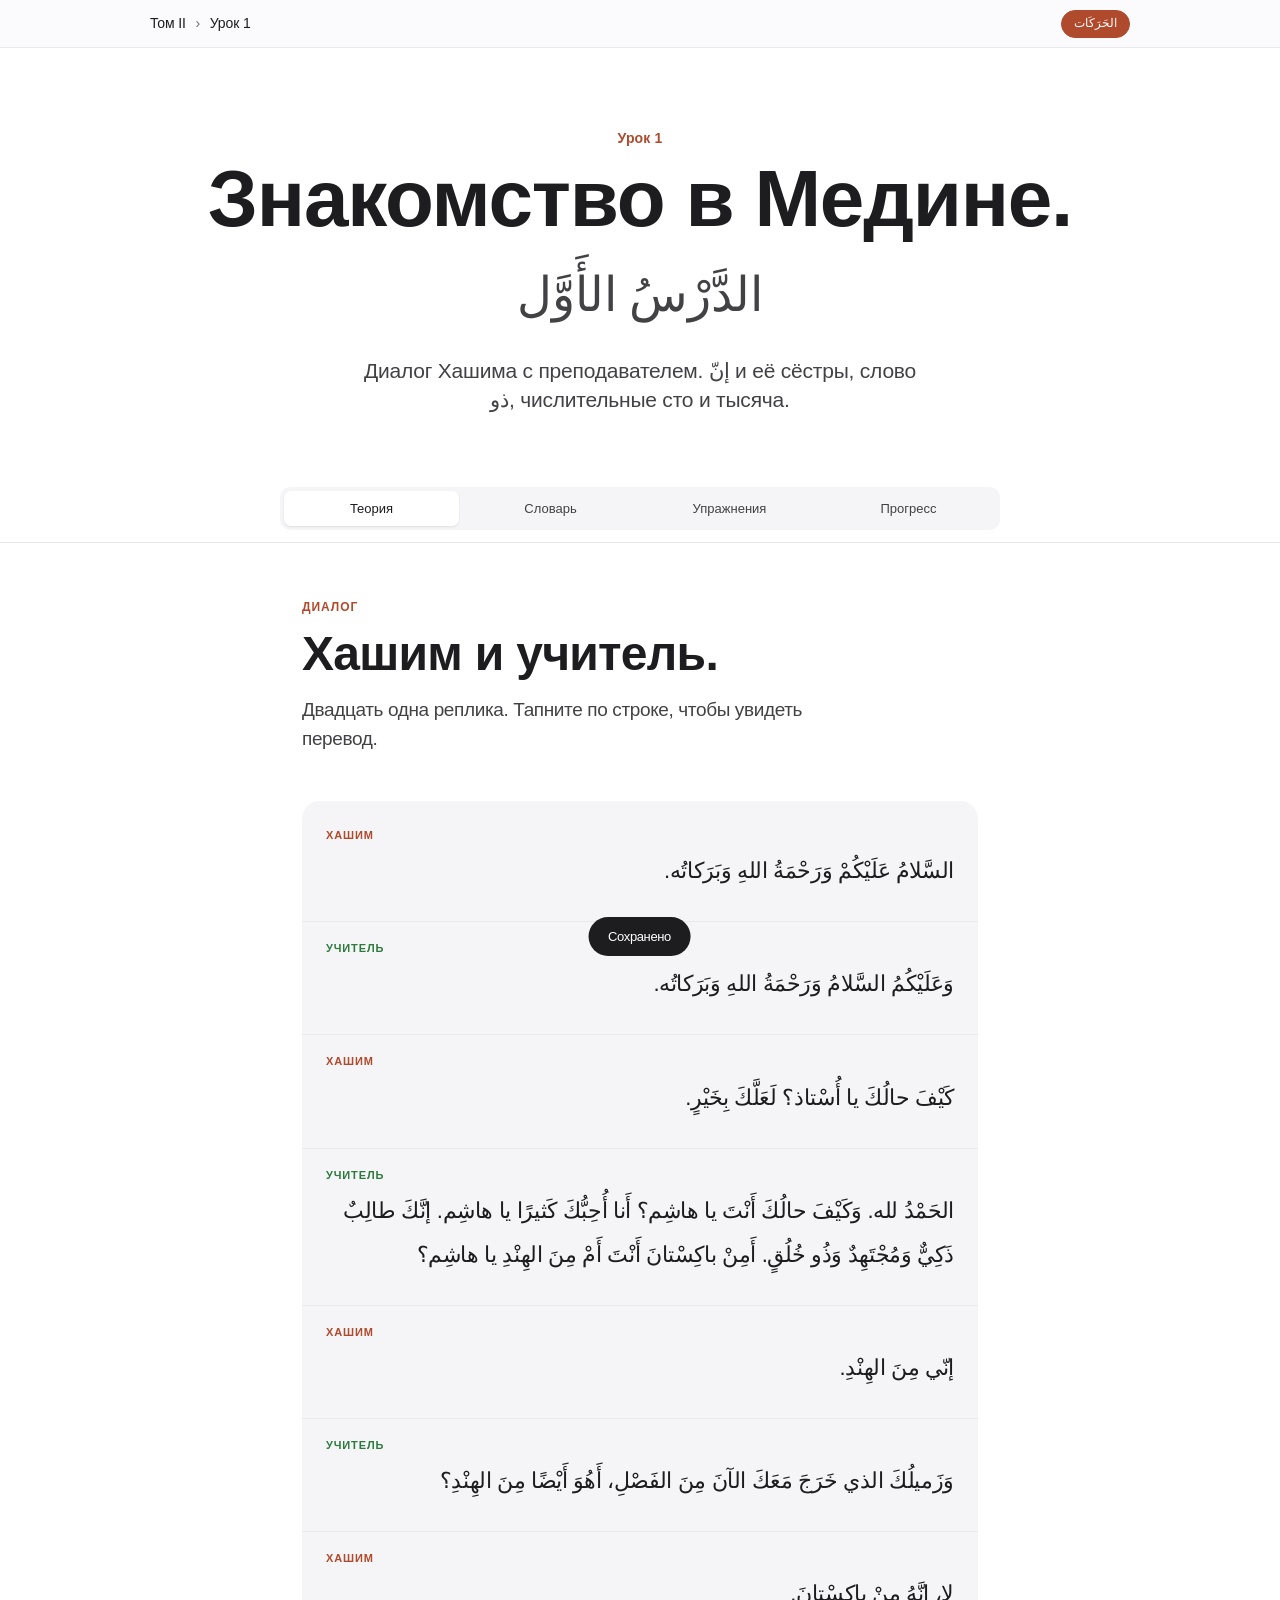
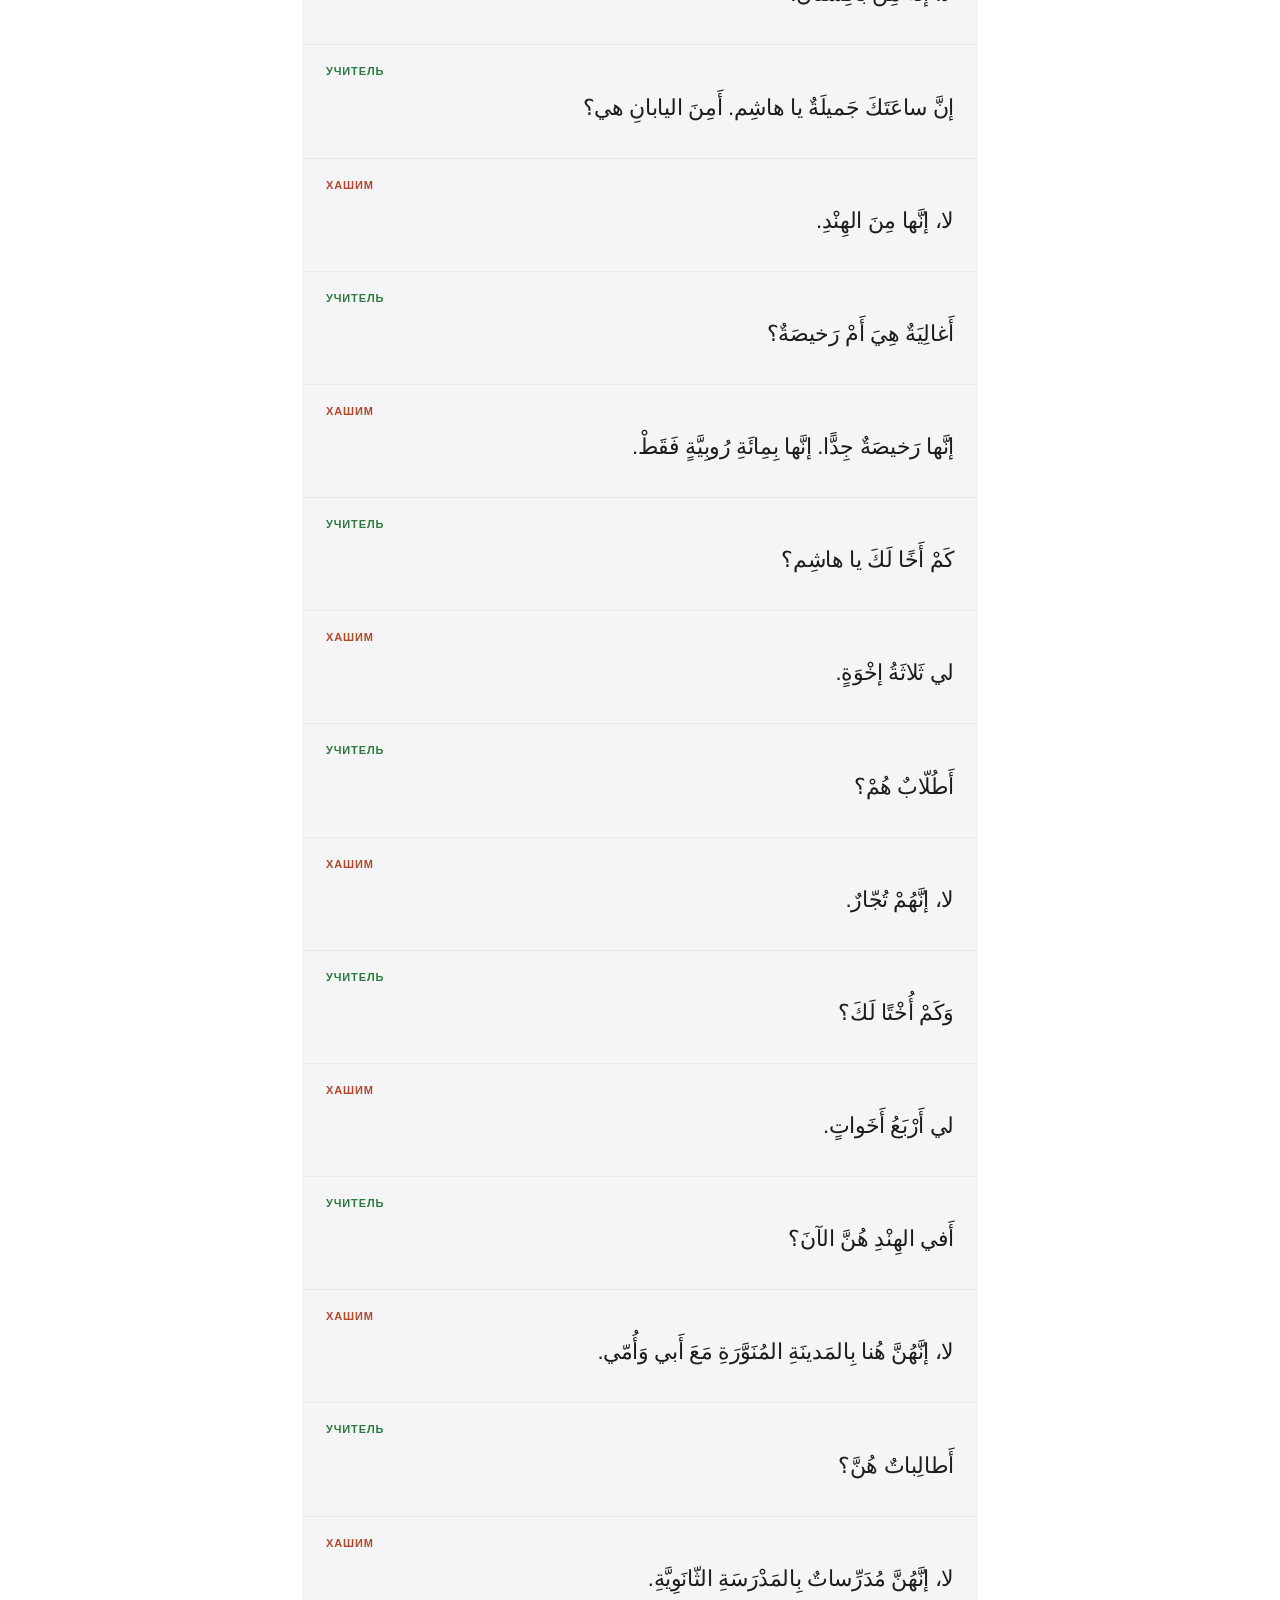
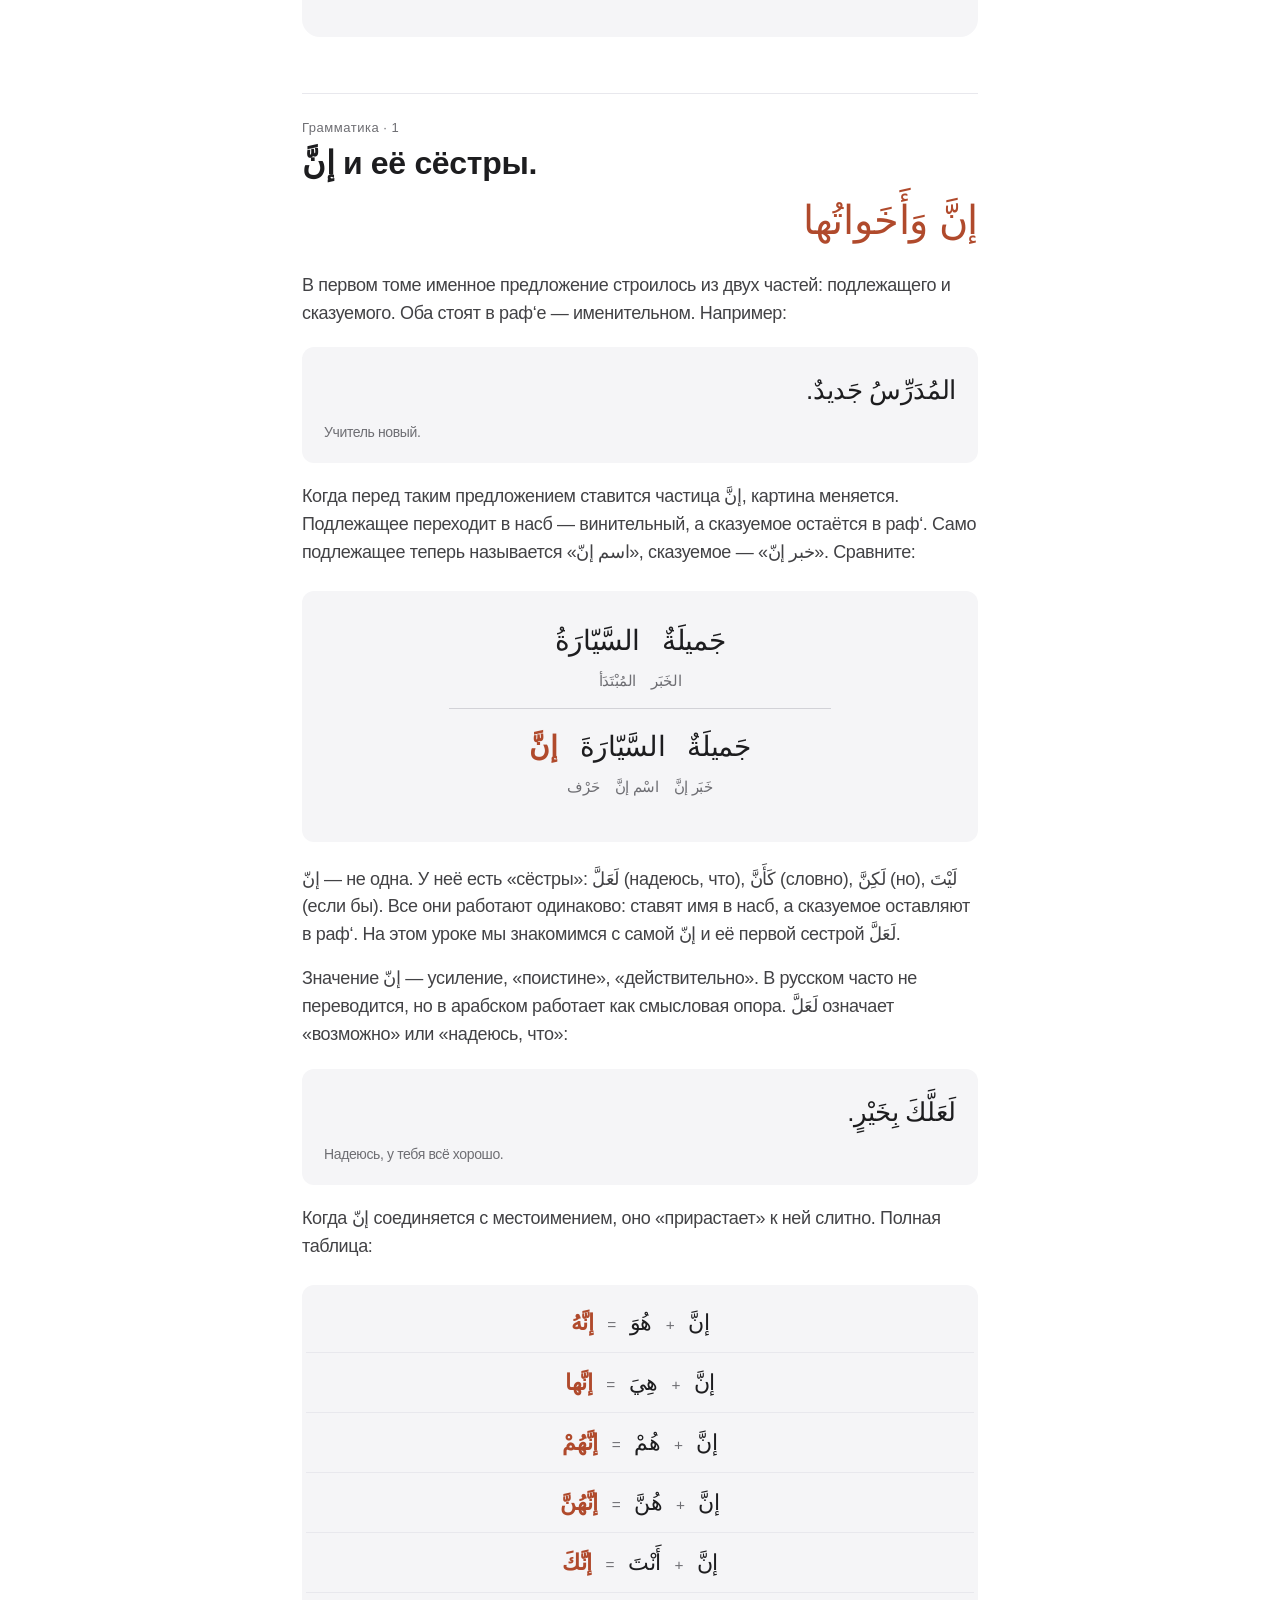
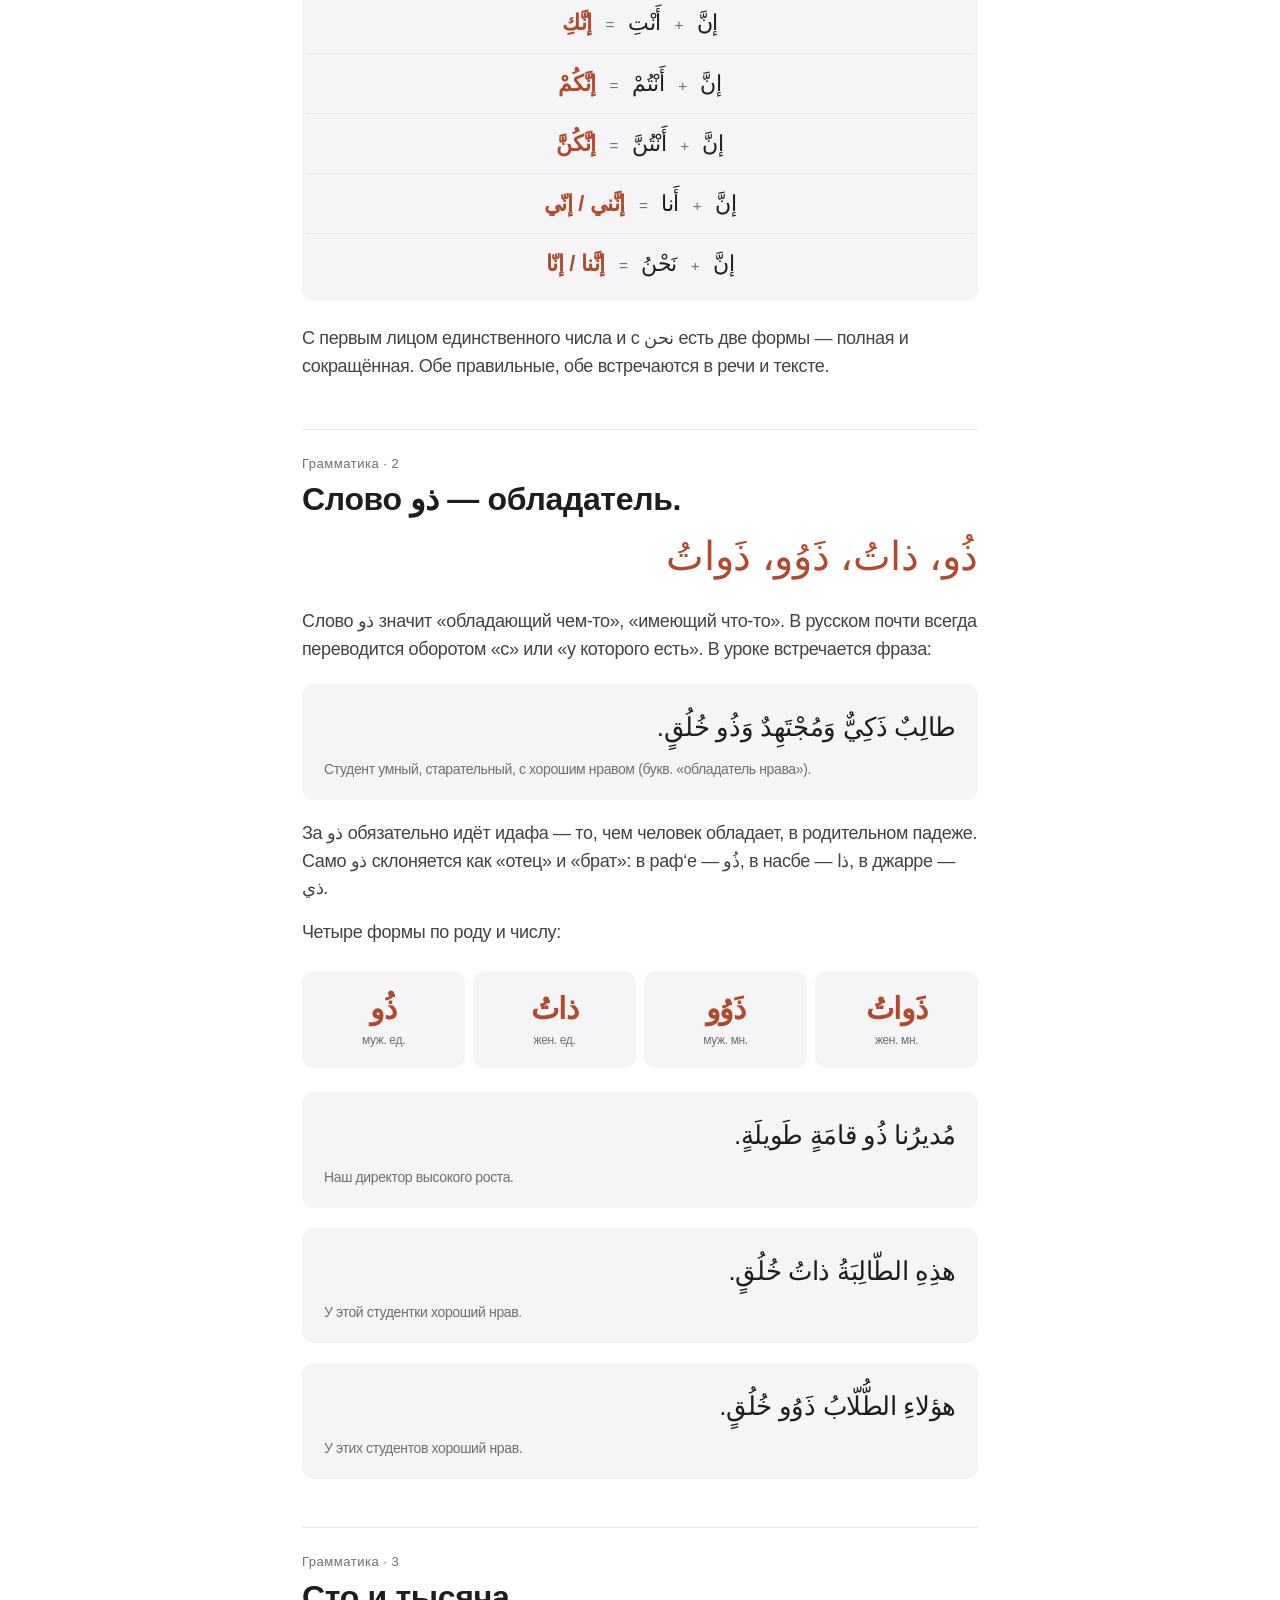
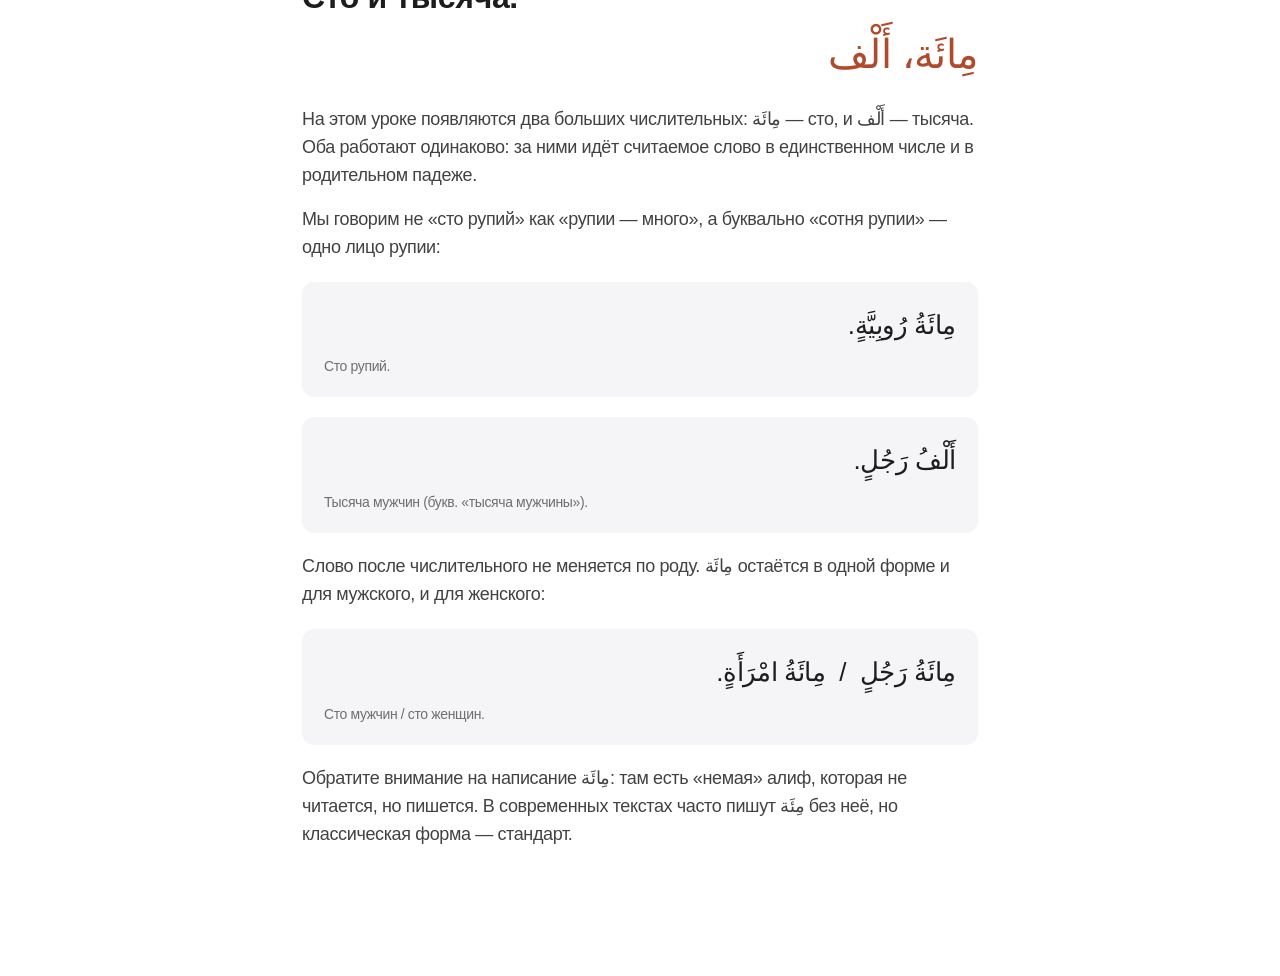
==== lesson-01.html @ 2ed9265d "Add files via upload" ====
<!DOCTYPE html>
<html lang="ru">
<head>
<meta charset="UTF-8" />
<meta name="viewport" content="width=device-width, initial-scale=1.0, viewport-fit=cover" />
<title>Урок 1 — Том II</title>

<style>
  /* ====================================================================
     APPLE.COM СТИЛЬ
     - SF Pro как у Apple (через -apple-system)
     - Белый фон, тёмный графитовый текст
     - Терракотовый акцент (один)
     - Огромные тонкие заголовки, безграничное пространство
     - Mobile-first, всё чинено под арабский
     ==================================================================== */

  :root {
    --bg: #ffffff;
    --bg-section: #fbfbfd;
    --bg-card: #f5f5f7;
    --ink: #1d1d1f;
    --ink-soft: #424245;
    --ink-muted: #6e6e73;
    --line: #d2d2d7;
    --line-soft: #e8e8ed;
    --accent: #b04a2c;
    --accent-soft: #f4e6df;
    --accent-deep: #8a3a22;
    --link: #b04a2c;
    --success: #2d7a3e;
    --success-bg: #e8f4eb;
    --error: #c0392b;
    --error-bg: #fbeae7;
    --radius-lg: 18px;
    --radius: 12px;
    --radius-sm: 8px;
  }

  @media (prefers-color-scheme: dark) {
    :root {
      --bg: #000000;
      --bg-section: #0a0a0a;
      --bg-card: #1d1d1f;
      --ink: #f5f5f7;
      --ink-soft: #d2d2d7;
      --ink-muted: #86868b;
      --line: #2c2c2e;
      --line-soft: #1d1d1f;
      --accent: #d97a55;
      --accent-soft: #3a261c;
      --accent-deep: #e89274;
      --link: #d97a55;
      --success: #6abf7c;
      --success-bg: #1c3322;
      --error: #e07565;
      --error-bg: #3a1f1c;
    }
  }

  * { box-sizing: border-box; margin: 0; padding: 0; }
  html { -webkit-text-size-adjust: 100%; -webkit-font-smoothing: antialiased; -moz-osx-font-smoothing: grayscale; }

  body {
    font-family: -apple-system, BlinkMacSystemFont, "SF Pro Display", "SF Pro Text", "Helvetica Neue", Arial, sans-serif;
    background: var(--bg);
    color: var(--ink);
    line-height: 1.47059;
    font-size: 17px;
    letter-spacing: -0.022em;
    min-height: 100vh;
    overflow-x: hidden;
  }

  /* ============= АРАБСКИЙ — ОБЩИЕ ПРАВИЛА (ИСПРАВЛЕНО) ============= */
  .ar {
    font-family: 'SF Arabic', 'Geeza Pro', 'Noto Naskh Arabic', 'Arabic UI Text', 'Tahoma', sans-serif;
    direction: rtl;
    text-align: right;
    line-height: 2;
    font-weight: 400;
    letter-spacing: 0;
    word-spacing: 0.05em;
    /* критично: разрешаем перенос длинных арабских строк */
    word-wrap: break-word;
    overflow-wrap: break-word;
    hyphens: none;
    unicode-bidi: isolate;
  }
  .ar-center { text-align: center; }
  .ar-display {
    font-family: 'SF Arabic', 'Geeza Pro', 'Noto Naskh Arabic', 'Arabic UI Text', 'Tahoma', sans-serif;
    direction: rtl;
    line-height: 1.6;
    font-weight: 400;
  }

  /* Инлайн-арабский внутри русского текста — ИЗОЛЯЦИЯ обязательна */
  .ar-inline {
    font-family: 'SF Arabic', 'Geeza Pro', 'Noto Naskh Arabic', 'Arabic UI Text', 'Tahoma', sans-serif;
    direction: rtl;
    unicode-bidi: isolate;
    font-size: 1.25em;
    line-height: 1;
    white-space: nowrap;
  }

  /* Скрытие огласовок */
  

  /* ============= ШАПКА (как у apple.com) ============= */
  .nav {
    position: sticky;
    top: 0;
    z-index: 100;
    background: rgba(251, 251, 253, 0.8);
    backdrop-filter: saturate(180%) blur(20px);
    -webkit-backdrop-filter: saturate(180%) blur(20px);
    border-bottom: 1px solid var(--line-soft);
    height: 48px;
  }
  @media (prefers-color-scheme: dark) {
    .nav { background: rgba(10, 10, 10, 0.8); }
  }
  .nav-inner {
    max-width: 1024px;
    margin: 0 auto;
    height: 100%;
    padding: 0 22px;
    display: flex;
    align-items: center;
    justify-content: space-between;
    gap: 12px;
  }
  .nav-title {
    font-size: 14px;
    font-weight: 500;
    color: var(--ink);
    letter-spacing: -0.01em;
  }
  .nav-title .dim { color: var(--ink-muted); margin: 0 6px; }
  .nav-toggle {
    display: inline-flex;
    align-items: center;
    gap: 6px;
    height: 28px;
    padding: 0 12px;
    background: transparent;
    border: 1px solid var(--line);
    border-radius: 999px;
    font: inherit;
    font-size: 12px;
    color: var(--ink-soft);
    cursor: pointer;
    transition: all .2s;
    -webkit-tap-highlight-color: transparent;
  }
  .nav-toggle:active { transform: scale(0.96); }
  .nav-toggle.active {
    background: var(--accent);
    border-color: var(--accent);
    color: #fff;
  }

  /* ============= HERO ============= */
  .hero {
    text-align: center;
    padding: 80px 22px 60px;
    background: var(--bg);
  }
  .hero-eyebrow {
    font-size: 14px;
    font-weight: 600;
    color: var(--accent);
    letter-spacing: 0.01em;
    margin-bottom: 8px;
  }
  .hero h1 {
    font-size: clamp(40px, 8vw, 80px);
    font-weight: 600;
    letter-spacing: -0.015em;
    line-height: 1.05;
    color: var(--ink);
    margin-bottom: 20px;
  }
  .hero-ar {
    font-family: 'SF Arabic', 'Geeza Pro', 'Noto Naskh Arabic', 'Arabic UI Text', 'Tahoma', sans-serif;
    direction: rtl;
    font-size: clamp(28px, 6vw, 48px);
    font-weight: 400;
    color: var(--ink-soft);
    line-height: 1.4;
    margin-bottom: 28px;
  }
  .hero-lead {
    max-width: 560px;
    margin: 0 auto;
    font-size: clamp(17px, 2.2vw, 21px);
    line-height: 1.4;
    color: var(--ink-soft);
    letter-spacing: -0.01em;
  }

  /* ============= СЕГМЕНТНЫЙ ПЕРЕКЛЮЧАТЕЛЬ ============= */
  .segments-wrap {
    position: sticky;
    top: 48px;
    z-index: 90;
    background: rgba(255, 255, 255, 0.8);
    backdrop-filter: saturate(180%) blur(20px);
    -webkit-backdrop-filter: saturate(180%) blur(20px);
    border-bottom: 1px solid var(--line-soft);
    padding: 12px 16px;
  }
  @media (prefers-color-scheme: dark) {
    .segments-wrap { background: rgba(0, 0, 0, 0.8); }
  }
  .segments {
    max-width: 720px;
    margin: 0 auto;
    display: flex;
    gap: 4px;
    padding: 4px;
    background: var(--bg-card);
    border-radius: 10px;
    overflow-x: auto;
    scrollbar-width: none;
  }
  .segments::-webkit-scrollbar { display: none; }
  .segment {
    flex: 1;
    min-width: max-content;
    padding: 8px 14px;
    background: transparent;
    border: none;
    border-radius: 7px;
    font: inherit;
    font-size: 13px;
    font-weight: 500;
    color: var(--ink-soft);
    cursor: pointer;
    transition: all .2s;
    white-space: nowrap;
    -webkit-tap-highlight-color: transparent;
  }
  .segment:active { transform: scale(0.97); }
  .segment.active {
    background: var(--bg);
    color: var(--ink);
    box-shadow: 0 1px 3px rgba(0,0,0,0.04), 0 1px 2px rgba(0,0,0,0.06);
  }
  @media (prefers-color-scheme: dark) {
    .segment.active { background: #2c2c2e; }
  }

  /* ============= КОНТЕНТ ============= */
  .container {
    max-width: 720px;
    margin: 0 auto;
    padding: 56px 22px 80px;
  }

  .section { display: none; }
  .section.active { display: block; animation: fadeIn .35s ease; }
  @keyframes fadeIn { from { opacity: 0; transform: translateY(8px); } to { opacity: 1; transform: translateY(0); } }

  .section-eyebrow {
    font-size: 12px;
    font-weight: 600;
    text-transform: uppercase;
    letter-spacing: 0.08em;
    color: var(--accent);
    margin-bottom: 12px;
  }
  .section-title {
    font-size: clamp(32px, 5vw, 48px);
    font-weight: 600;
    letter-spacing: -0.015em;
    line-height: 1.08;
    margin-bottom: 16px;
  }
  .section-sub {
    font-size: clamp(16px, 2vw, 19px);
    color: var(--ink-soft);
    margin-bottom: 48px;
    max-width: 540px;
    line-height: 1.5;
  }

  /* ============= ДИАЛОГ ============= */
  .dialogue {
    background: var(--bg-card);
    border-radius: var(--radius-lg);
    padding: 8px 0;
    margin-bottom: 56px;
    overflow: hidden;
  }
  .dialogue-line {
    padding: 18px 24px;
    cursor: pointer;
    border-bottom: 1px solid var(--line-soft);
    transition: background .15s;
    -webkit-tap-highlight-color: transparent;
  }
  .dialogue-line:last-of-type { border-bottom: none; }
  .dialogue-line:active { background: var(--line-soft); }

  .speaker-label {
    font-size: 11px;
    font-weight: 600;
    text-transform: uppercase;
    letter-spacing: 0.08em;
    color: var(--ink-muted);
    margin-bottom: 6px;
  }
  .dialogue-line.hashim .speaker-label { color: var(--accent); }
  .dialogue-line.teacher .speaker-label { color: var(--success); }

  .line-ar {
    font-family: 'SF Arabic', 'Geeza Pro', 'Noto Naskh Arabic', 'Arabic UI Text', 'Tahoma', sans-serif;
    direction: rtl;
    text-align: right;
    font-size: clamp(17px, 4vw, 22px);
    line-height: 2;
    color: var(--ink);
    word-wrap: normal;
    overflow-wrap: normal;
    word-break: keep-all;
  }
  .line-tr {
    font-size: 14px;
    color: var(--ink-soft);
    margin-top: 10px;
    line-height: 1.5;
    max-height: 0;
    overflow: hidden;
    transition: max-height .3s ease, margin-top .3s ease;
  }
  .dialogue-line.expanded .line-tr {
    max-height: 200px;
    margin-top: 12px;
  }
  .dialogue-line.expanded { background: var(--bg); }

  /* ============= ГРАММАТИЧЕСКИЕ БЛОКИ ============= */
  .grammar {
    margin-bottom: 48px;
    padding-top: 24px;
    border-top: 1px solid var(--line-soft);
  }
  .grammar:first-of-type { border-top: none; padding-top: 0; }
  .grammar-num {
    font-size: 13px;
    color: var(--ink-muted);
    margin-bottom: 8px;
    letter-spacing: 0.04em;
  }
  .grammar h3 {
    font-size: clamp(24px, 4vw, 32px);
    font-weight: 600;
    letter-spacing: -0.01em;
    line-height: 1.15;
    margin-bottom: 10px;
  }
  .grammar-ar {
    font-family: 'SF Arabic', 'Geeza Pro', 'Noto Naskh Arabic', 'Arabic UI Text', 'Tahoma', sans-serif;
    direction: rtl;
    font-size: clamp(28px, 5vw, 40px);
    color: var(--accent);
    margin-bottom: 24px;
    line-height: 1.4;
  }
  .grammar p {
    font-size: clamp(16px, 2vw, 18px);
    line-height: 1.55;
    color: var(--ink-soft);
    margin-bottom: 16px;
  }
  .grammar p:last-child { margin-bottom: 0; }

  /* Карточка с примером — отдельный блок, чтобы арабский не ломал поток */
  .example {
    background: var(--bg-card);
    border-radius: var(--radius);
    padding: 20px 22px;
    margin: 20px 0;
  }
  .example-ar {
    font-family: 'SF Arabic', 'Geeza Pro', 'Noto Naskh Arabic', 'Arabic UI Text', 'Tahoma', sans-serif;
    direction: rtl;
    text-align: right;
    font-size: clamp(19px, 3.6vw, 26px);
    line-height: 1.8;
    color: var(--ink);
    word-wrap: normal;
    word-break: keep-all;
    margin-bottom: 8px;
  }
  .example-tr {
    font-size: 14px;
    color: var(--ink-muted);
    line-height: 1.5;
  }

  /* Разбор предложения — упрощено для мобильного */
  .parse {
    background: var(--bg-card);
    border-radius: var(--radius);
    padding: 28px 20px;
    margin: 24px 0;
  }
  .parse-row {
    direction: rtl;
    font-family: 'SF Arabic', 'Geeza Pro', 'Noto Naskh Arabic', 'Arabic UI Text', 'Tahoma', sans-serif;
    font-size: clamp(22px, 4vw, 28px);
    text-align: center;
    margin-bottom: 6px;
    line-height: 1.6;
  }
  .parse-row .accent { color: var(--accent); font-weight: 700; }
  .parse-tags {
    direction: rtl;
    font-family: 'SF Arabic', 'Geeza Pro', 'Noto Naskh Arabic', 'Arabic UI Text', 'Tahoma', sans-serif;
    font-size: clamp(13px, 2.5vw, 15px);
    color: var(--ink-muted);
    text-align: center;
    margin-bottom: 16px;
  }
  .parse-divider {
    height: 1px;
    background: var(--line);
    margin: 16px auto;
    width: 60%;
  }

  /* Таблица إنّ + местоимения — БЕЗОПАСНАЯ для мобильного */
  .pronouns {
    background: var(--bg-card);
    border-radius: var(--radius);
    padding: 8px 4px;
    margin: 24px 0;
    overflow: hidden;
  }
  .pronoun-row {
    direction: rtl;
    font-family: 'SF Arabic', 'Geeza Pro', 'Noto Naskh Arabic', 'Arabic UI Text', 'Tahoma', sans-serif;
    font-size: clamp(18px, 3.6vw, 22px);
    text-align: center;
    padding: 12px 16px;
    border-bottom: 1px solid var(--line-soft);
    line-height: 1.6;
    word-wrap: normal;
    word-break: keep-all;
    white-space: nowrap;
  }
  .pronoun-row:last-child { border-bottom: none; }
  .pronoun-row .op { color: var(--ink-muted); font-size: 0.7em; margin: 0 8px; }
  .pronoun-row .res { color: var(--accent); font-weight: 700; }

  /* Сетка форм для ذو */
  .du-grid {
    display: grid;
    grid-template-columns: repeat(2, 1fr);
    gap: 8px;
    margin: 24px 0;
  }
  @media (min-width: 600px) {
    .du-grid { grid-template-columns: repeat(4, 1fr); }
  }
  .du-cell {
    background: var(--bg-card);
    border-radius: var(--radius);
    padding: 18px 12px;
    text-align: center;
  }
  .du-cell .ar-form {
    font-family: 'SF Arabic', 'Geeza Pro', 'Noto Naskh Arabic', 'Arabic UI Text', 'Tahoma', sans-serif;
    direction: rtl;
    font-size: clamp(24px, 4.5vw, 30px);
    color: var(--accent);
    font-weight: 700;
    margin-bottom: 4px;
    line-height: 1.3;
  }
  .du-cell .lbl {
    font-size: 12px;
    color: var(--ink-muted);
  }

  /* ============= СЛОВАРЬ ============= */
  .vocab-grid {
    display: grid;
    grid-template-columns: 1fr;
    gap: 10px;
  }
  @media (min-width: 480px) {
    .vocab-grid { grid-template-columns: repeat(2, 1fr); }
  }
  @media (min-width: 720px) {
    .vocab-grid { grid-template-columns: repeat(3, 1fr); }
  }
  .vocab-card {
    background: var(--bg-card);
    border-radius: var(--radius);
    padding: 22px 20px;
    cursor: pointer;
    transition: all .25s;
    position: relative;
    -webkit-tap-highlight-color: transparent;
  }
  .vocab-card:active { transform: scale(0.98); }
  .vocab-card.flipped { background: var(--accent-soft); }

  .vocab-ar {
    font-family: 'SF Arabic', 'Geeza Pro', 'Noto Naskh Arabic', 'Arabic UI Text', 'Tahoma', sans-serif;
    direction: rtl;
    text-align: right;
    font-size: clamp(24px, 4.5vw, 28px);
    color: var(--ink);
    line-height: 1.5;
    margin-bottom: 4px;
    word-wrap: normal;
    word-break: keep-all;
  }
  .vocab-plural {
    direction: rtl;
    text-align: right;
    font-family: 'SF Arabic', 'Geeza Pro', 'Noto Naskh Arabic', 'Arabic UI Text', 'Tahoma', sans-serif;
    font-size: 15px;
    color: var(--ink-muted);
    margin-bottom: 8px;
    line-height: 1.4;
  }
  .vocab-tr {
    font-size: 15px;
    color: var(--ink-soft);
    max-height: 0;
    overflow: hidden;
    transition: max-height .3s, padding-top .3s, margin-top .3s, border-top-color .3s;
    border-top: 1px solid transparent;
  }
  .vocab-card.flipped .vocab-tr {
    max-height: 80px;
    padding-top: 12px;
    margin-top: 12px;
    border-top-color: rgba(176, 74, 44, 0.2);
  }
  .vocab-mark {
    position: absolute;
    top: 14px;
    left: 14px;
    width: 18px;
    height: 18px;
    border-radius: 50%;
    background: var(--accent);
    color: #fff;
    font-size: 10px;
    display: none;
    align-items: center;
    justify-content: center;
    font-weight: 700;
  }
  .vocab-card.flipped .vocab-mark { display: flex; }

  /* ============= УПРАЖНЕНИЯ ============= */
  .exercise {
    background: var(--bg-card);
    border-radius: var(--radius-lg);
    padding: 28px 22px;
    margin-bottom: 16px;
  }
  .exercise-num {
    font-size: 13px;
    color: var(--accent);
    font-weight: 600;
    margin-bottom: 6px;
  }
  .exercise-title {
    font-size: clamp(20px, 3.5vw, 24px);
    font-weight: 600;
    letter-spacing: -0.01em;
    margin-bottom: 12px;
    line-height: 1.2;
  }
  .exercise-instr {
    font-family: 'SF Arabic', 'Geeza Pro', 'Noto Naskh Arabic', 'Arabic UI Text', 'Tahoma', sans-serif;
    direction: rtl;
    text-align: right;
    font-size: clamp(15px, 2.8vw, 18px);
    color: var(--ink-soft);
    margin-bottom: 8px;
    line-height: 1.8;
    word-wrap: normal;
    word-break: keep-all;
  }
  .exercise-instr-ru {
    font-size: 14px;
    color: var(--ink-muted);
    margin-bottom: 22px;
    line-height: 1.5;
  }

  /* Верно/Неверно */
  .tf-item {
    padding: 14px 0;
    border-bottom: 1px solid var(--line-soft);
    display: flex;
    flex-direction: column;
    gap: 12px;
  }
  .tf-item:last-of-type { border-bottom: none; }
  .tf-text {
    font-family: 'SF Arabic', 'Geeza Pro', 'Noto Naskh Arabic', 'Arabic UI Text', 'Tahoma', sans-serif;
    direction: rtl;
    text-align: right;
    font-size: clamp(17px, 3.6vw, 21px);
    line-height: 1.8;
    word-wrap: normal;
    word-break: keep-all;
  }
  .tf-buttons {
    display: flex;
    gap: 8px;
    align-self: flex-end;
  }
  .tf-btn {
    width: 44px;
    height: 32px;
    border: 1px solid var(--line);
    background: var(--bg);
    border-radius: 8px;
    cursor: pointer;
    font-size: 16px;
    font-weight: 600;
    color: var(--ink-soft);
    font-family: inherit;
    transition: all .2s;
    -webkit-tap-highlight-color: transparent;
  }
  .tf-btn:active { transform: scale(0.94); }
  .tf-btn.selected.ok { background: var(--success); color: #fff; border-color: var(--success); }
  .tf-btn.selected.no { background: var(--error); color: #fff; border-color: var(--error); }

  /* Вставка إنّ */
  .ex-item {
    padding: 16px 0;
    border-bottom: 1px solid var(--line-soft);
  }
  .ex-item:last-of-type { border-bottom: none; }
  .ex-num {
    font-size: 13px;
    color: var(--ink-muted);
    margin-bottom: 8px;
  }
  .ex-prompt {
    font-family: 'SF Arabic', 'Geeza Pro', 'Noto Naskh Arabic', 'Arabic UI Text', 'Tahoma', sans-serif;
    direction: rtl;
    text-align: right;
    font-size: clamp(17px, 3.6vw, 22px);
    line-height: 1.8;
    margin-bottom: 12px;
    word-wrap: normal;
    word-break: keep-all;
  }
  .ex-input {
    width: 100%;
    padding: 12px 14px;
    border: 1px solid var(--line);
    border-radius: 10px;
    background: var(--bg);
    font-family: 'SF Arabic', 'Geeza Pro', 'Noto Naskh Arabic', 'Arabic UI Text', 'Tahoma', sans-serif;
    font-size: clamp(18px, 3.5vw, 22px);
    direction: rtl;
    text-align: right;
    color: var(--ink);
    transition: all .2s;
    -webkit-appearance: none;
  }
  .ex-input:focus {
    outline: none;
    border-color: var(--accent);
    box-shadow: 0 0 0 3px var(--accent-soft);
  }
  .ex-input.correct { background: var(--success-bg); border-color: var(--success); }
  .ex-input.wrong { background: var(--error-bg); border-color: var(--error); }

  .feedback {
    margin-top: 10px;
    font-size: 14px;
    line-height: 1.5;
    padding: 10px 12px;
    border-radius: var(--radius-sm);
    display: none;
    color: var(--ink-soft);
  }
  .feedback.show { display: block; }
  .feedback.ok { background: var(--success-bg); color: var(--success); }
  .feedback.no { background: var(--error-bg); color: var(--error); }
  .feedback .ar-correct {
    display: block;
    font-family: 'SF Arabic', 'Geeza Pro', 'Noto Naskh Arabic', 'Arabic UI Text', 'Tahoma', sans-serif;
    direction: rtl;
    text-align: right;
    font-size: 1.3em;
    margin-top: 6px;
    color: var(--ink);
  }

  /* Сопоставление — на мобильном кнопки крупные */
  .match-cols {
    display: grid;
    grid-template-columns: 1fr 1fr;
    gap: 16px;
  }
  .match-col-title {
    font-size: 11px;
    text-transform: uppercase;
    letter-spacing: 0.08em;
    color: var(--ink-muted);
    font-weight: 600;
    margin-bottom: 8px;
  }
  .match-stack { display: flex; flex-direction: column; gap: 8px; }
  .match-chip {
    padding: 12px 8px;
    background: var(--bg);
    border: 1px solid var(--line);
    border-radius: 10px;
    font-family: 'SF Arabic', 'Geeza Pro', 'Noto Naskh Arabic', 'Arabic UI Text', 'Tahoma', sans-serif;
    font-size: clamp(18px, 4vw, 22px);
    direction: rtl;
    cursor: pointer;
    text-align: center;
    transition: all .2s;
    user-select: none;
    -webkit-tap-highlight-color: transparent;
  }
  .match-chip:active { transform: scale(0.96); }
  .match-chip.selected { background: var(--accent); color: #fff; border-color: var(--accent); }
  .match-chip.matched { background: var(--success-bg); border-color: var(--success); pointer-events: none; }
  .match-chip.shake { animation: shake .35s; }
  @keyframes shake {
    0%, 100% { transform: translateX(0); }
    25% { transform: translateX(-5px); }
    75% { transform: translateX(5px); }
  }

  /* Числительные */
  .num-item {
    padding: 16px 0;
    border-bottom: 1px solid var(--line-soft);
  }
  .num-item:last-of-type { border-bottom: none; }
  .num-prompt {
    font-family: 'SF Arabic', 'Geeza Pro', 'Noto Naskh Arabic', 'Arabic UI Text', 'Tahoma', sans-serif;
    direction: rtl;
    text-align: right;
    font-size: clamp(17px, 3.6vw, 21px);
    line-height: 1.8;
    margin-bottom: 12px;
    word-wrap: normal;
    word-break: keep-all;
  }
  .num-prompt .target { color: var(--accent); font-weight: 700; }
  .num-input {
    width: 100%;
    padding: 12px 14px;
    border: 1px solid var(--line);
    border-radius: 10px;
    background: var(--bg);
    font-family: 'SF Arabic', 'Geeza Pro', 'Noto Naskh Arabic', 'Arabic UI Text', 'Tahoma', sans-serif;
    font-size: clamp(18px, 3.5vw, 20px);
    direction: rtl;
    text-align: right;
    color: var(--ink);
  }
  .num-input:focus { outline: none; border-color: var(--accent); box-shadow: 0 0 0 3px var(--accent-soft); }
  .num-input.correct { background: var(--success-bg); border-color: var(--success); }
  .num-input.wrong { background: var(--error-bg); border-color: var(--error); }

  /* Список оставшихся заданий */
  .more-list {
    background: var(--bg-card);
    border-radius: var(--radius-lg);
    padding: 28px 22px;
    margin-top: 24px;
  }
  .more-list h3 {
    font-size: 20px;
    font-weight: 600;
    margin-bottom: 6px;
    letter-spacing: -0.01em;
  }
  .more-list p {
    font-size: 14px;
    color: var(--ink-muted);
    margin-bottom: 18px;
    line-height: 1.5;
  }
  .more-list ul {
    list-style: none;
    display: grid;
    grid-template-columns: 1fr;
    gap: 6px;
  }
  @media (min-width: 600px) {
    .more-list ul { grid-template-columns: 1fr 1fr; }
  }
  .more-list li {
    background: var(--bg);
    border-radius: 8px;
    padding: 12px 14px;
    font-size: 14px;
    color: var(--ink-soft);
    line-height: 1.4;
  }
  .more-list li .num {
    color: var(--accent);
    font-weight: 600;
    margin-right: 8px;
  }

  /* ============= ПРОГРЕСС ============= */
  .rings {
    display: grid;
    grid-template-columns: 1fr;
    gap: 16px;
    margin-bottom: 32px;
  }
  @media (min-width: 600px) {
    .rings { grid-template-columns: repeat(3, 1fr); }
  }
  .ring-card {
    background: var(--bg-card);
    border-radius: var(--radius-lg);
    padding: 28px 20px;
    text-align: center;
  }
  .ring-svg {
    width: 96px;
    height: 96px;
    margin: 0 auto 14px;
    display: block;
  }
  .ring-bg-c { stroke: var(--line); }
  .ring-fg-c {
    stroke: var(--accent);
    transition: stroke-dashoffset .6s cubic-bezier(0.4, 0, 0.2, 1);
    stroke-linecap: round;
  }
  .ring-pct {
    font-size: 20px;
    fill: var(--ink);
    font-weight: 600;
    font-family: -apple-system, BlinkMacSystemFont, sans-serif;
  }
  .ring-name {
    font-size: 15px;
    font-weight: 600;
    margin-bottom: 4px;
  }
  .ring-detail {
    font-size: 13px;
    color: var(--ink-muted);
  }

  .quote-card {
    background: var(--bg-card);
    border-radius: var(--radius-lg);
    padding: 36px 24px;
    text-align: center;
  }
  .quote-ar {
    font-family: 'SF Arabic', 'Geeza Pro', 'Noto Naskh Arabic', 'Arabic UI Text', 'Tahoma', sans-serif;
    direction: rtl;
    font-size: clamp(22px, 4vw, 28px);
    color: var(--ink);
    margin-bottom: 8px;
    line-height: 1.6;
  }
  .quote-ru {
    font-size: 15px;
    color: var(--ink-muted);
    font-style: italic;
  }

  /* Навигация между уроками */
  .lesson-nav {
    display: grid;
    grid-template-columns: 1fr 1fr;
    gap: 10px;
    margin-top: 32px;
  }
  .lesson-nav-btn {
    background: var(--bg-card);
    border-radius: var(--radius);
    padding: 18px 18px;
    text-decoration: none;
    color: var(--ink);
    transition: all .2s;
    cursor: pointer;
    -webkit-tap-highlight-color: transparent;
  }
  .lesson-nav-btn:active { transform: scale(0.98); }
  .lesson-nav-btn .dir {
    font-size: 12px;
    color: var(--ink-muted);
    margin-bottom: 4px;
  }
  .lesson-nav-btn .name {
    font-size: 16px;
    font-weight: 600;
  }
  .lesson-nav-btn.next { text-align: right; }

  /* Toast */
  .toast {
    position: fixed;
    bottom: 24px;
    left: 50%;
    transform: translateX(-50%) translateY(80px);
    background: var(--ink);
    color: var(--bg);
    padding: 10px 20px;
    border-radius: 999px;
    font-size: 13px;
    font-weight: 500;
    transition: transform .35s cubic-bezier(0.4, 0, 0.2, 1);
    z-index: 200;
    pointer-events: none;
  }
  .toast.show { transform: translateX(-50%) translateY(0); }

</style>
</head>
<body>

<!-- ============= ШАПКА ============= -->
<nav class="nav">
  <div class="nav-inner">
    <div class="nav-title">
      Том&nbsp;II <span class="dim">›</span> Урок&nbsp;1
    </div>
    <button class="nav-toggle active" id="tashkeelToggle" type="button">
      الحَرَكَات
    </button>
  </div>
</nav>

<!-- ============= HERO ============= -->
<header class="hero">
  <div class="hero-eyebrow">Урок&nbsp;1</div>
  <h1>Знакомство в&nbsp;Медине.</h1>
  <div class="hero-ar">الدَّرْسُ الأَوَّل</div>
  <p class="hero-lead">
    Диалог Хашима с&nbsp;преподавателем. إنّ и&nbsp;её&nbsp;сёстры,
    слово ذو, числительные сто и&nbsp;тысяча.
  </p>
</header>

<!-- ============= СЕГМЕНТЫ ============= -->
<div class="segments-wrap">
  <div class="segments">
    <button class="segment active" data-tab="theory" type="button">Теория</button>
    <button class="segment" data-tab="vocab" type="button">Словарь</button>
    <button class="segment" data-tab="exercises" type="button">Упражнения</button>
    <button class="segment" data-tab="progress" type="button">Прогресс</button>
  </div>
</div>

<main class="container">

  <!-- ============= ТЕОРИЯ ============= -->
  <section class="section active" id="theory">

    <div class="section-eyebrow">Диалог</div>
    <h2 class="section-title">Хашим и&nbsp;учитель.</h2>
    <p class="section-sub">Двадцать одна реплика. Тапните по&nbsp;строке, чтобы&nbsp;увидеть перевод.</p>

    <div class="dialogue" id="dialogue">
      <div class="dialogue-line hashim" data-tr="Мир вам, милость Аллаха и Его благословение.">
        <div class="speaker-label">Хашим</div>
        <div class="line-ar">السَّلامُ عَلَيْكُمْ وَرَحْمَةُ اللهِ وَبَرَكاتُه.</div>
        <div class="line-tr"></div>
      </div>
      <div class="dialogue-line teacher" data-tr="И вам мир, милость Аллаха и Его благословение.">
        <div class="speaker-label">Учитель</div>
        <div class="line-ar">وَعَلَيْكُمُ السَّلامُ وَرَحْمَةُ اللهِ وَبَرَكاتُه.</div>
        <div class="line-tr"></div>
      </div>
      <div class="dialogue-line hashim" data-tr="Как вы, устаз? Надеюсь, у вас всё хорошо.">
        <div class="speaker-label">Хашим</div>
        <div class="line-ar">كَيْفَ حالُكَ يا أُسْتاذ؟ لَعَلَّكَ بِخَيْرٍ.</div>
        <div class="line-tr"></div>
      </div>
      <div class="dialogue-line teacher" data-tr="Хвала Аллаху. А ты как, Хашим? Я очень люблю тебя, Хашим. Ты — умный, старательный студент, с хорошим нравом. Ты из Пакистана или из Индии, Хашим?">
        <div class="speaker-label">Учитель</div>
        <div class="line-ar">الحَمْدُ لله. وَكَيْفَ حالُكَ أَنْتَ يا هاشِم؟ أَنا أُحِبُّكَ كَثيرًا يا هاشِم. إنَّكَ طالِبٌ ذَكِيٌّ وَمُجْتَهِدٌ وَذُو خُلُقٍ. أَمِنْ باكِسْتانَ أَنْتَ أَمْ مِنَ الهِنْدِ يا هاشِم؟</div>
        <div class="line-tr"></div>
      </div>
      <div class="dialogue-line hashim" data-tr="Я из Индии.">
        <div class="speaker-label">Хашим</div>
        <div class="line-ar">إنّي مِنَ الهِنْدِ.</div>
        <div class="line-tr"></div>
      </div>
      <div class="dialogue-line teacher" data-tr="А твой товарищ, который только что вышел с тобой из класса, — он тоже из Индии?">
        <div class="speaker-label">Учитель</div>
        <div class="line-ar">وَزَميلُكَ الذي خَرَجَ مَعَكَ الآنَ مِنَ الفَصْلِ، أَهُوَ أَيْضًا مِنَ الهِنْدِ؟</div>
        <div class="line-tr"></div>
      </div>
      <div class="dialogue-line hashim" data-tr="Нет, он из Пакистана.">
        <div class="speaker-label">Хашим</div>
        <div class="line-ar">لا، إنَّهُ مِنْ باكِسْتانَ.</div>
        <div class="line-tr"></div>
      </div>
      <div class="dialogue-line teacher" data-tr="Твои часы — красивые, Хашим. Они из Японии?">
        <div class="speaker-label">Учитель</div>
        <div class="line-ar">إنَّ ساعَتَكَ جَميلَةٌ يا هاشِم. أَمِنَ اليابانِ هي؟</div>
        <div class="line-tr"></div>
      </div>
      <div class="dialogue-line hashim" data-tr="Нет, они из Индии.">
        <div class="speaker-label">Хашим</div>
        <div class="line-ar">لا، إنَّها مِنَ الهِنْدِ.</div>
        <div class="line-tr"></div>
      </div>
      <div class="dialogue-line teacher" data-tr="Они дорогие или дешёвые?">
        <div class="speaker-label">Учитель</div>
        <div class="line-ar">أَغالِيَةٌ هِيَ أَمْ رَخيصَةٌ؟</div>
        <div class="line-tr"></div>
      </div>
      <div class="dialogue-line hashim" data-tr="Они очень дешёвые. Всего за сто рупий.">
        <div class="speaker-label">Хашим</div>
        <div class="line-ar">إنَّها رَخيصَةٌ جِدًّا. إنَّها بِمِائَةِ رُوبِيَّةٍ فَقَطْ.</div>
        <div class="line-tr"></div>
      </div>
      <div class="dialogue-line teacher" data-tr="Сколько у тебя братьев, Хашим?">
        <div class="speaker-label">Учитель</div>
        <div class="line-ar">كَمْ أَخًا لَكَ يا هاشِم؟</div>
        <div class="line-tr"></div>
      </div>
      <div class="dialogue-line hashim" data-tr="У меня три брата.">
        <div class="speaker-label">Хашим</div>
        <div class="line-ar">لي ثَلاثَةُ إخْوَةٍ.</div>
        <div class="line-tr"></div>
      </div>
      <div class="dialogue-line teacher" data-tr="Они студенты?">
        <div class="speaker-label">Учитель</div>
        <div class="line-ar">أَطُلّابٌ هُمْ؟</div>
        <div class="line-tr"></div>
      </div>
      <div class="dialogue-line hashim" data-tr="Нет, они торговцы.">
        <div class="speaker-label">Хашим</div>
        <div class="line-ar">لا، إنَّهُمْ تُجّارٌ.</div>
        <div class="line-tr"></div>
      </div>
      <div class="dialogue-line teacher" data-tr="А сколько у тебя сестёр?">
        <div class="speaker-label">Учитель</div>
        <div class="line-ar">وَكَمْ أُخْتًا لَكَ؟</div>
        <div class="line-tr"></div>
      </div>
      <div class="dialogue-line hashim" data-tr="У меня четыре сестры.">
        <div class="speaker-label">Хашим</div>
        <div class="line-ar">لي أَرْبَعُ أَخَواتٍ.</div>
        <div class="line-tr"></div>
      </div>
      <div class="dialogue-line teacher" data-tr="Они сейчас в Индии?">
        <div class="speaker-label">Учитель</div>
        <div class="line-ar">أَفي الهِنْدِ هُنَّ الآنَ؟</div>
        <div class="line-tr"></div>
      </div>
      <div class="dialogue-line hashim" data-tr="Нет, они здесь, в Медине, с моим отцом и матерью.">
        <div class="speaker-label">Хашим</div>
        <div class="line-ar">لا، إنَّهُنَّ هُنا بِالمَدينَةِ المُنَوَّرَةِ مَعَ أَبي وَأُمّي.</div>
        <div class="line-tr"></div>
      </div>
      <div class="dialogue-line teacher" data-tr="Они студентки?">
        <div class="speaker-label">Учитель</div>
        <div class="line-ar">أَطالِباتٌ هُنَّ؟</div>
        <div class="line-tr"></div>
      </div>
      <div class="dialogue-line hashim" data-tr="Нет, они учительницы в средней школе.">
        <div class="speaker-label">Хашим</div>
        <div class="line-ar">لا، إنَّهُنَّ مُدَرِّساتٌ بِالمَدْرَسَةِ الثّانَوِيَّةِ.</div>
        <div class="line-tr"></div>
      </div>
    </div>

    <!-- Грамматика 1 -->
    <div class="grammar">
      <div class="grammar-num">Грамматика · 1</div>
      <h3>إنَّ и&nbsp;её&nbsp;сёстры.</h3>
      <div class="grammar-ar">إنَّ وَأَخَواتُها</div>

      <p>В первом томе именное предложение строилось из двух частей: подлежащего и сказуемого. Оба стоят в раф‘е — именительном. Например:</p>

      <div class="example">
        <div class="example-ar">المُدَرِّسُ جَديدٌ.</div>
        <div class="example-tr">Учитель новый.</div>
      </div>

      <p>Когда перед таким предложением ставится частица إنَّ, картина меняется. Подлежащее переходит в насб — винительный, а сказуемое остаётся в раф‘. Само подлежащее теперь называется «اسم إنّ», сказуемое — «خبر إنّ». Сравните:</p>

      <div class="parse">
        <div class="parse-row">جَميلَةٌ &nbsp; السَّيّارَةُ</div>
        <div class="parse-tags">الخَبَر &nbsp;&nbsp; المُبْتَدَأ</div>
        <div class="parse-divider"></div>
        <div class="parse-row">جَميلَةٌ &nbsp; السَّيّارَةَ &nbsp; <span class="accent">إنَّ</span></div>
        <div class="parse-tags">خَبَر إنَّ &nbsp;&nbsp; اسْم إنَّ &nbsp;&nbsp; حَرْف</div>
      </div>

      <p>إنّ — не одна. У неё есть «сёстры»: لَعَلَّ (надеюсь, что), كَأَنَّ (словно), لَكِنَّ (но), لَيْتَ (если бы). Все они работают одинаково: ставят имя в насб, а сказуемое оставляют в раф‘. На этом уроке мы знакомимся с самой إنّ и её первой сестрой لَعَلَّ.</p>

      <p>Значение إنّ — усиление, «поистине», «действительно». В русском часто не переводится, но в арабском работает как смысловая опора. لَعَلَّ означает «возможно» или «надеюсь, что»:</p>

      <div class="example">
        <div class="example-ar">لَعَلَّكَ بِخَيْرٍ.</div>
        <div class="example-tr">Надеюсь, у тебя всё хорошо.</div>
      </div>

      <p>Когда إنّ соединяется с местоимением, оно «прирастает» к ней слитно. Полная таблица:</p>

      <div class="pronouns">
        <div class="pronoun-row">إنَّ <span class="op">+</span> هُوَ <span class="op">=</span> <span class="res">إنَّهُ</span></div>
        <div class="pronoun-row">إنَّ <span class="op">+</span> هِيَ <span class="op">=</span> <span class="res">إنَّها</span></div>
        <div class="pronoun-row">إنَّ <span class="op">+</span> هُمْ <span class="op">=</span> <span class="res">إنَّهُمْ</span></div>
        <div class="pronoun-row">إنَّ <span class="op">+</span> هُنَّ <span class="op">=</span> <span class="res">إنَّهُنَّ</span></div>
        <div class="pronoun-row">إنَّ <span class="op">+</span> أَنْتَ <span class="op">=</span> <span class="res">إنَّكَ</span></div>
        <div class="pronoun-row">إنَّ <span class="op">+</span> أَنْتِ <span class="op">=</span> <span class="res">إنَّكِ</span></div>
        <div class="pronoun-row">إنَّ <span class="op">+</span> أَنْتُمْ <span class="op">=</span> <span class="res">إنَّكُمْ</span></div>
        <div class="pronoun-row">إنَّ <span class="op">+</span> أَنْتُنَّ <span class="op">=</span> <span class="res">إنَّكُنَّ</span></div>
        <div class="pronoun-row">إنَّ <span class="op">+</span> أَنا <span class="op">=</span> <span class="res">إنَّني / إنّي</span></div>
        <div class="pronoun-row">إنَّ <span class="op">+</span> نَحْنُ <span class="op">=</span> <span class="res">إنَّنا / إنّا</span></div>
      </div>

      <p>С первым лицом единственного числа и с نحن есть две формы — полная и сокращённая. Обе правильные, обе встречаются в речи и тексте.</p>
    </div>

    <!-- Грамматика 2 -->
    <div class="grammar">
      <div class="grammar-num">Грамматика · 2</div>
      <h3>Слово ذو — обладатель.</h3>
      <div class="grammar-ar">ذُو، ذاتُ، ذَوُو، ذَواتُ</div>

      <p>Слово ذو значит «обладающий чем-то», «имеющий что-то». В русском почти всегда переводится оборотом «с» или «у которого есть». В уроке встречается фраза:</p>

      <div class="example">
        <div class="example-ar">طالِبٌ ذَكِيٌّ وَمُجْتَهِدٌ وَذُو خُلُقٍ.</div>
        <div class="example-tr">Студент умный, старательный, с хорошим нравом (букв. «обладатель нрава»).</div>
      </div>

      <p>За ذو обязательно идёт идафа — то, чем человек обладает, в родительном падеже. Само ذو склоняется как «отец» и «брат»: в раф‘е — ذُو, в насбе — ذا, в джарре — ذي.</p>

      <p>Четыре формы по роду и числу:</p>

      <div class="du-grid">
        <div class="du-cell"><div class="ar-form">ذُو</div><div class="lbl">муж. ед.</div></div>
        <div class="du-cell"><div class="ar-form">ذاتُ</div><div class="lbl">жен. ед.</div></div>
        <div class="du-cell"><div class="ar-form">ذَوُو</div><div class="lbl">муж. мн.</div></div>
        <div class="du-cell"><div class="ar-form">ذَواتُ</div><div class="lbl">жен. мн.</div></div>
      </div>

      <div class="example">
        <div class="example-ar">مُديرُنا ذُو قامَةٍ طَويلَةٍ.</div>
        <div class="example-tr">Наш директор высокого роста.</div>
      </div>
      <div class="example">
        <div class="example-ar">هذِهِ الطّالِبَةُ ذاتُ خُلُقٍ.</div>
        <div class="example-tr">У этой студентки хороший нрав.</div>
      </div>
      <div class="example">
        <div class="example-ar">هؤلاءِ الطُّلّابُ ذَوُو خُلُقٍ.</div>
        <div class="example-tr">У этих студентов хороший нрав.</div>
      </div>
    </div>

    <!-- Грамматика 3 -->
    <div class="grammar">
      <div class="grammar-num">Грамматика · 3</div>
      <h3>Сто и&nbsp;тысяча.</h3>
      <div class="grammar-ar">مِائَة، أَلْف</div>

      <p>На этом уроке появляются два больших числительных: مِائَة — сто, и أَلْف — тысяча. Оба работают одинаково: за ними идёт считаемое слово в единственном числе и в родительном падеже.</p>

      <p>Мы говорим не «сто рупий» как «рупии — много», а буквально «сотня рупии» — одно лицо рупии:</p>

      <div class="example">
        <div class="example-ar">مِائَةُ رُوبِيَّةٍ.</div>
        <div class="example-tr">Сто рупий.</div>
      </div>

      <div class="example">
        <div class="example-ar">أَلْفُ رَجُلٍ.</div>
        <div class="example-tr">Тысяча мужчин (букв. «тысяча мужчины»).</div>
      </div>

      <p>Слово после числительного не меняется по роду. مِائَة остаётся в одной форме и для мужского, и для женского:</p>

      <div class="example">
        <div class="example-ar">مِائَةُ رَجُلٍ &nbsp;/&nbsp; مِائَةُ امْرَأَةٍ.</div>
        <div class="example-tr">Сто мужчин / сто женщин.</div>
      </div>

      <p>Обратите внимание на написание مِائَة: там есть «немая» алиф, которая не читается, но пишется. В современных текстах часто пишут مِئَة без неё, но классическая форма — стандарт.</p>
    </div>

  </section>

  <!-- ============= СЛОВАРЬ ============= -->
  <section class="section" id="vocab">
    <div class="section-eyebrow">Словарь</div>
    <h2 class="section-title">Четырнадцать новых слов.</h2>
    <p class="section-sub">Тапните по&nbsp;карточке, чтобы&nbsp;увидеть перевод. Когда&nbsp;откроете все&nbsp;— кольцо словаря замкнётся.</p>

    <div class="vocab-grid" id="vocabGrid"></div>
  </section>

  <!-- ============= УПРАЖНЕНИЯ ============= -->
  <section class="section" id="exercises">
    <div class="section-eyebrow">Упражнения</div>
    <h2 class="section-title">Тринадцать заданий.</h2>
    <p class="section-sub">Здесь работают четыре интерактивных. Остальные показаны списком.</p>

    <!-- Верно/Неверно -->
    <div class="exercise">
      <div class="exercise-num">№&nbsp;2</div>
      <div class="exercise-title">Верно или неверно</div>
      <div class="exercise-instr">ضَعْ هذِهِ العَلامَةَ (✓) أَمامَ الجُمَلِ الصَّحيحَةِ، وَهذِهِ العَلامَةَ (✗) أَمامَ الجُمَلِ الَّتي لَيْسَتْ صَحيحَةً.</div>
      <div class="exercise-instr-ru">Поставьте&nbsp;✓ напротив верных предложений по&nbsp;тексту и&nbsp;✗ напротив неверных.</div>
      <div id="tfList"></div>
    </div>

    <!-- Вставить إنّ -->
    <div class="exercise">
      <div class="exercise-num">№&nbsp;4</div>
      <div class="exercise-title">Добавьте إنّ</div>
      <div class="exercise-instr">أَدْخِلْ (إنَّ) عَلى الجُمَلِ الآتِيَةِ.</div>
      <div class="exercise-instr-ru">Перепишите предложение, добавив إنّ в&nbsp;начало. Слитная форма с&nbsp;местоимением — обязательна.</div>
      <div id="innaList"></div>
    </div>

    <!-- Сопоставление -->
    <div class="exercise">
      <div class="exercise-num">№&nbsp;3</div>
      <div class="exercise-title">Соедините пары</div>
      <div class="exercise-instr">صِلْ بَيْنَ الضَّميرِ وَصورَتِهِ بَعْدَ إنَّ.</div>
      <div class="exercise-instr-ru">Тапните местоимение слева, потом&nbsp;его форму с&nbsp;إنّ&nbsp;справа.</div>

      <div class="match-cols">
        <div>
          <div class="match-col-title">Местоимение</div>
          <div class="match-stack" id="matchLeft"></div>
        </div>
        <div>
          <div class="match-col-title">Форма с إنّ</div>
          <div class="match-stack" id="matchRight"></div>
        </div>
      </div>
    </div>

    <!-- Числительные -->
    <div class="exercise">
      <div class="exercise-num">№&nbsp;12</div>
      <div class="exercise-title">Запишите число прописью</div>
      <div class="exercise-instr">اُكْتُبِ العَدَدَ بِالحُروفِ.</div>
      <div class="exercise-instr-ru">Замените цифру арабской записью числительного.</div>
      <div id="numList"></div>
    </div>

    <!-- Остальное -->
    <div class="more-list">
      <h3>Остальные задания</h3>
      <p>В&nbsp;полной версии все&nbsp;13 будут интерактивными.</p>
      <ul>
        <li><span class="num">№&nbsp;1</span>Ответы на&nbsp;вопросы по&nbsp;тексту</li>
        <li><span class="num">№&nbsp;5</span>Чтение примеров с&nbsp;إنّ</li>
        <li><span class="num">№&nbsp;6</span>Вставка إنّ + окончания</li>
        <li><span class="num">№&nbsp;7</span>Составить вопрос с أَمْ</li>
        <li><span class="num">№&nbsp;8</span>Наблюдение примеров с&nbsp;ذو</li>
        <li><span class="num">№&nbsp;9</span>Преобразовать по&nbsp;образцу</li>
        <li><span class="num">№&nbsp;10</span>Вставить لَعَلَّ</li>
        <li><span class="num">№&nbsp;11</span>غالٍ или&nbsp;غالِيَة</li>
        <li><span class="num">№&nbsp;13</span>Составить предложение</li>
      </ul>
    </div>
  </section>

  <!-- ============= ПРОГРЕСС ============= -->
  <section class="section" id="progress">
    <div class="section-eyebrow">Прогресс</div>
    <h2 class="section-title">Ваш путь по&nbsp;уроку.</h2>
    <p class="section-sub">Обновляется автоматически. Сохраняется в&nbsp;браузере.</p>

    <div class="rings">
      <div class="ring-card">
        <svg class="ring-svg" viewBox="0 0 96 96">
          <circle class="ring-bg-c" cx="48" cy="48" r="40" fill="none" stroke-width="7"/>
          <circle class="ring-fg-c" id="ringTheory" cx="48" cy="48" r="40" fill="none" stroke-width="7"
            stroke-dasharray="251" stroke-dashoffset="251" transform="rotate(-90 48 48)"/>
          <text class="ring-pct" id="ringTheoryPct" x="48" y="55" text-anchor="middle">0%</text>
        </svg>
        <div class="ring-name">Теория</div>
        <div class="ring-detail" id="ringTheoryDetail">Откройте диалог</div>
      </div>
      <div class="ring-card">
        <svg class="ring-svg" viewBox="0 0 96 96">
          <circle class="ring-bg-c" cx="48" cy="48" r="40" fill="none" stroke-width="7"/>
          <circle class="ring-fg-c" id="ringVocab" cx="48" cy="48" r="40" fill="none" stroke-width="7"
            stroke-dasharray="251" stroke-dashoffset="251" transform="rotate(-90 48 48)"/>
          <text class="ring-pct" id="ringVocabPct" x="48" y="55" text-anchor="middle">0%</text>
        </svg>
        <div class="ring-name">Словарь</div>
        <div class="ring-detail" id="ringVocabDetail">0 из 14</div>
      </div>
      <div class="ring-card">
        <svg class="ring-svg" viewBox="0 0 96 96">
          <circle class="ring-bg-c" cx="48" cy="48" r="40" fill="none" stroke-width="7"/>
          <circle class="ring-fg-c" id="ringEx" cx="48" cy="48" r="40" fill="none" stroke-width="7"
            stroke-dasharray="251" stroke-dashoffset="251" transform="rotate(-90 48 48)"/>
          <text class="ring-pct" id="ringExPct" x="48" y="55" text-anchor="middle">0%</text>
        </svg>
        <div class="ring-name">Упражнения</div>
        <div class="ring-detail" id="ringExDetail">0 из 4</div>
      </div>
    </div>

    <div class="quote-card">
      <div class="quote-ar">إنَّ مَعَ العُسْرِ يُسْرًا</div>
      <div class="quote-ru">Поистине, вместе с&nbsp;тягостью — облегчение</div>
    </div>

    <div class="lesson-nav">
      <a class="lesson-nav-btn prev" href="#" onclick="return false;">
        <div class="dir">← Том&nbsp;I</div>
        <div class="name">Завершён</div>
      </a>
      <a class="lesson-nav-btn next" href="#" onclick="return false;">
        <div class="dir">Урок&nbsp;2 →</div>
        <div class="name">الدَّرْسُ الثاني</div>
      </a>
    </div>
  </section>

</main>

<div class="toast" id="toast">Сохранено</div>

<script>
// ====================== ДАННЫЕ ======================
const VOCAB = [
  { ar: 'ذَكِيٌّ', plural: 'ج أَذْكِياءُ', tr: 'умный' },
  { ar: 'غَبِيٌّ', plural: 'ج أَغْبِياءُ', tr: 'глупый' },
  { ar: 'خُلُقٌ', plural: 'ج أَخْلاقٌ', tr: 'нрав, характер' },
  { ar: 'مِائَةٌ', plural: '', tr: 'сто' },
  { ar: 'أَلْفٌ', plural: '', tr: 'тысяча' },
  { ar: 'رُوبِيَّةٌ', plural: 'ج رُوبِيّاتٌ', tr: 'рупия' },
  { ar: 'مُتَزَوِّجٌ', plural: '', tr: 'женатый' },
  { ar: 'عَزَبٌ', plural: 'ج أَعْزابٌ', tr: 'холостой' },
  { ar: 'يَهُودِيٌّ', plural: 'ج يَهُودٌ', tr: 'еврей, иудей' },
  { ar: 'مُعْجَمٌ', plural: 'ج مَعاجِمُ', tr: 'словарь' },
  { ar: 'دُولارٌ', plural: 'ج دُولاراتٌ', tr: 'доллар' },
  { ar: 'صَفْحَةٌ', plural: 'ج صَفَحاتٌ', tr: 'страница' },
  { ar: 'ناجِحٌ', plural: 'ج ناجِحُونَ', tr: 'успешный, прошедший' },
  { ar: 'غالٍ', plural: '', tr: 'дорогой (по цене)' },
];

const TF_ITEMS = [
  { ar: 'هاشِمٌ طالِبٌ كَسْلانُ.', correct: false, hint: 'В тексте Хашим назван مُجْتَهِد — старательный.' },
  { ar: 'هاشِمٌ طالِبٌ مُجْتَهِدٌ.', correct: true },
  { ar: 'ساعَتُهُ رَخيصَةٌ.', correct: true },
  { ar: 'ساعَتُهُ غالِيَةٌ.', correct: false, hint: 'Хашим говорит, что часы дешёвые — رَخيصَة جِدًّا.' },
  { ar: 'ساعَتُهُ بِأَلْفِ رُوبِيَّةٍ.', correct: false, hint: 'В тексте — بِمِائَةِ رُوبِيَّةٍ, за сто рупий.' },
  { ar: 'ساعَتُهُ بِمِائَةِ رُوبِيَّةٍ.', correct: true },
];

const INNA_ITEMS = [
  { prompt: 'هُوَ تاجِرٌ.', answer: 'إنَّهُ تاجِرٌ.' },
  { prompt: 'أَنا طالِبٌ.', answer: 'إنّي طالِبٌ.', alt: ['إنَّني طالِبٌ.'] },
  { prompt: 'هُمْ مِنَ اليابانِ.', answer: 'إنَّهُمْ مِنَ اليابانِ.' },
  { prompt: 'أَنْتُمْ أَذْكِياءُ.', answer: 'إنَّكُمْ أَذْكِياءُ.' },
];

const MATCH_PAIRS = [
  { left: 'هُوَ', right: 'إنَّهُ' },
  { left: 'هِيَ', right: 'إنَّها' },
  { left: 'أَنْتَ', right: 'إنَّكَ' },
  { left: 'هُمْ', right: 'إنَّهُمْ' },
  { left: 'نَحْنُ', right: 'إنَّنا' },
];

const NUM_ITEMS = [
  { prompt: 'هذا التِّلْفازُ بِـ ١٠٠٠ رِيالٍ.', target: '١٠٠٠', answer: 'ألف' },
  { prompt: 'في هذا الكِتابِ ١٠٠ صَفْحَةٍ.', target: '١٠٠', answer: 'مائة', alt: ['مئة'] },
  { prompt: 'عِنْدي ١٠٠٠ دُولارٍ.', target: '١٠٠٠', answer: 'ألف' },
];

// ====================== СОСТОЯНИЕ ======================
const STATE = {
  flipped: new Set(),
  tfAnswered: new Map(),
  innaAnswered: new Map(),
  matchAnswered: new Set(),
  numAnswered: new Map(),
  selectedMatchLeft: null,
  scrollProgress: 0,
};

// ====================== ВКЛАДКИ ======================
document.querySelectorAll('.segment').forEach(seg => {
  seg.addEventListener('click', () => {
    document.querySelectorAll('.segment').forEach(s => s.classList.remove('active'));
    document.querySelectorAll('.section').forEach(s => s.classList.remove('active'));
    seg.classList.add('active');
    document.getElementById(seg.dataset.tab).classList.add('active');
    window.scrollTo({ top: 0, behavior: 'smooth' });
    if (seg.dataset.tab === 'progress') updateRings();
  });
});

// ====================== ХАРАКАТЫ ======================
const TASHKEEL_REGEX = /[\u064B-\u0652\u0670]/g;
// Удаление огласовок без разрушения вязи
function stripTashkeel(text) { return text.replace(/[\u064B-\u0652\u0670]/g, ''); }


// Сохраняем оригиналы и подготавливаем версии без харакатов
const arabicElements = [];
function indexArabicText() {
  const selectors = ['.line-ar', '.example-ar', '.vocab-ar', '.exercise-instr', '.tf-text', '.ex-prompt', '.num-prompt', '.ar-correct', '.hero-ar', '.grammar-ar', '.parse-row', '.parse-tags', '.pronoun-row', '.du-cell .ar-form', '.quote-ar', '.lesson-nav-btn .name'];
  selectors.forEach(sel => {
    document.querySelectorAll(sel).forEach(el => {
      const original = el.textContent;
      if (/[\u064B-\u0652\u0670]/.test(original)) {
        arabicElements.push({ el, withTashkeel: original, without: stripTashkeel(original) });
      }
    });
  });
}

function applyTashkeel(show) {
  arabicElements.forEach(item => {
    item.el.textContent = show ? item.withTashkeel : item.without;
  });
}

document.getElementById('tashkeelToggle').addEventListener('click', (e) => {
  const isActive = e.currentTarget.classList.toggle('active');
  applyTashkeel(isActive);
});

// ====================== ДИАЛОГ ======================
document.querySelectorAll('.dialogue-line').forEach(line => {
  line.querySelector('.line-tr').textContent = line.dataset.tr;
  line.addEventListener('click', () => {
    line.classList.toggle('expanded');
    updateRings();
  });
});

// ====================== СЛОВАРЬ ======================
function renderVocab() {
  const grid = document.getElementById('vocabGrid');
  grid.innerHTML = '';
  VOCAB.forEach((w, i) => {
    const card = document.createElement('div');
    card.className = 'vocab-card';
    if (STATE.flipped.has(i)) card.classList.add('flipped');
    card.innerHTML = `
      <div class="vocab-mark">✓</div>
      <div class="vocab-ar">${w.ar}</div>
      ${w.plural ? `<div class="vocab-plural">${w.plural}</div>` : ''}
      <div class="vocab-tr">${w.tr}</div>
    `;
    card.addEventListener('click', () => {
      card.classList.toggle('flipped');
      if (card.classList.contains('flipped')) {
        STATE.flipped.add(i);
        toast();
      }
      updateRings();
    });
    grid.appendChild(card);
  });
}

// ====================== ВЕРНО/НЕВЕРНО ======================
function renderTF() {
  const list = document.getElementById('tfList');
  list.innerHTML = '';
  TF_ITEMS.forEach((item, i) => {
    const div = document.createElement('div');
    div.className = 'tf-item';
    div.innerHTML = `
      <div class="tf-text">${item.ar}</div>
      <div class="tf-buttons">
        <button class="tf-btn" data-val="true" data-i="${i}" type="button">✓</button>
        <button class="tf-btn" data-val="false" data-i="${i}" type="button">✗</button>
      </div>
      <div class="feedback" id="tf-fb-${i}"></div>
    `;
    list.appendChild(div);
  });
  list.querySelectorAll('.tf-btn').forEach(btn => {
    btn.addEventListener('click', () => {
      const i = +btn.dataset.i;
      if (STATE.tfAnswered.has(i)) return;
      const val = btn.dataset.val === 'true';
      const correct = val === TF_ITEMS[i].correct;
      btn.classList.add('selected', correct ? 'ok' : 'no');
      STATE.tfAnswered.set(i, correct);
      const fb = document.getElementById(`tf-fb-${i}`);
      if (correct) {
        fb.className = 'feedback show ok';
        fb.textContent = 'Верно.';
      } else {
        fb.className = 'feedback show no';
        fb.innerHTML = `Не&nbsp;совсем. ${TF_ITEMS[i].hint || ''}`;
      }
      toast();
      updateRings();
    });
  });
}

// ====================== ВСТАВИТЬ إنّ ======================
function normalizeArabic(s) {
  return s.replace(TASHKEEL_REGEX, '').replace(/\s+/g, ' ').replace(/[.،؟!]/g, '').trim();
}

function renderInna() {
  const list = document.getElementById('innaList');
  list.innerHTML = '';
  INNA_ITEMS.forEach((item, i) => {
    const div = document.createElement('div');
    div.className = 'ex-item';
    div.innerHTML = `
      <div class="ex-num">${i+1}</div>
      <div class="ex-prompt">${item.prompt}</div>
      <input type="text" class="ex-input" id="inna-in-${i}" placeholder="Перепишите с إنّ…" autocomplete="off" autocorrect="off" />
      <div class="feedback" id="inna-fb-${i}"></div>
    `;
    list.appendChild(div);
  });
  list.querySelectorAll('.ex-input').forEach(inp => {
    inp.addEventListener('keydown', e => {
      if (e.key === 'Enter') { e.preventDefault(); checkInna(inp); }
    });
    inp.addEventListener('blur', () => { if (inp.value.trim()) checkInna(inp); });
  });
}

function checkInna(inp) {
  const i = +inp.id.split('-').pop();
  const item = INNA_ITEMS[i];
  const user = normalizeArabic(inp.value);
  const expected = [item.answer, ...(item.alt || [])].map(normalizeArabic);
  const correct = expected.includes(user);
  inp.classList.remove('correct', 'wrong');
  inp.classList.add(correct ? 'correct' : 'wrong');
  STATE.innaAnswered.set(i, correct);
  const fb = document.getElementById(`inna-fb-${i}`);
  if (correct) {
    fb.className = 'feedback show ok';
    fb.textContent = 'Хорошо.';
  } else {
    fb.className = 'feedback show no';
    fb.innerHTML = `Правильный вариант: <span class="ar-correct">${item.answer}</span>`;
  }
  toast();
  updateRings();
}

// ====================== СОПОСТАВЛЕНИЕ ======================
function renderMatch() {
  const left = document.getElementById('matchLeft');
  const right = document.getElementById('matchRight');
  left.innerHTML = '';
  right.innerHTML = '';
  const rightItems = MATCH_PAIRS.map((p, i) => ({ ...p, idx: i }));
  for (let i = rightItems.length - 1; i > 0; i--) {
    const j = Math.floor(Math.random() * (i + 1));
    [rightItems[i], rightItems[j]] = [rightItems[j], rightItems[i]];
  }
  MATCH_PAIRS.forEach((p, i) => {
    const c = document.createElement('div');
    c.className = 'match-chip';
    c.dataset.idx = i; c.dataset.side = 'left';
    c.textContent = p.left;
    left.appendChild(c);
  });
  rightItems.forEach(p => {
    const c = document.createElement('div');
    c.className = 'match-chip';
    c.dataset.idx = p.idx; c.dataset.side = 'right';
    c.textContent = p.right;
    right.appendChild(c);
  });
  document.querySelectorAll('.match-chip').forEach(c => {
    c.addEventListener('click', () => onMatchClick(c));
  });

}

function onMatchClick(chip) {
  if (chip.classList.contains('matched')) return;
  if (chip.dataset.side === 'left') {
    document.querySelectorAll('#matchLeft .match-chip.selected').forEach(c => c.classList.remove('selected'));
    chip.classList.add('selected');
    STATE.selectedMatchLeft = chip;
  } else {
    if (!STATE.selectedMatchLeft) return;
    const li = +STATE.selectedMatchLeft.dataset.idx;
    const ri = +chip.dataset.idx;
    if (li === ri) {
      STATE.selectedMatchLeft.classList.remove('selected');
      STATE.selectedMatchLeft.classList.add('matched');
      chip.classList.add('matched');
      STATE.matchAnswered.add(li);
      STATE.selectedMatchLeft = null;
      toast();
      updateRings();
    } else {
      chip.classList.add('shake');
      setTimeout(() => chip.classList.remove('shake'), 400);
    }
  }
}

// ====================== ЧИСЛИТЕЛЬНЫЕ ======================
function renderNum() {
  const list = document.getElementById('numList');
  list.innerHTML = '';
  NUM_ITEMS.forEach((item, i) => {
    const div = document.createElement('div');
    div.className = 'num-item';
    const html = item.prompt.replace(item.target, `<span class="target">${item.target}</span>`);
    div.innerHTML = `
      <div class="ex-num">${i+1}</div>
      <div class="num-prompt">${html}</div>
      <input type="text" class="num-input" id="num-in-${i}" placeholder="прописью…" autocomplete="off" autocorrect="off" />
      <div class="feedback" id="num-fb-${i}"></div>
    `;
    list.appendChild(div);
  });
  list.querySelectorAll('.num-input').forEach(inp => {
    inp.addEventListener('keydown', e => {
      if (e.key === 'Enter') { e.preventDefault(); checkNum(inp); }
    });
    inp.addEventListener('blur', () => { if (inp.value.trim()) checkNum(inp); });
  });
}

function checkNum(inp) {
  const i = +inp.id.split('-').pop();
  const item = NUM_ITEMS[i];
  const user = normalizeArabic(inp.value);
  const expected = [item.answer, ...(item.alt || [])].map(normalizeArabic);
  const correct = expected.includes(user);
  inp.classList.remove('correct', 'wrong');
  inp.classList.add(correct ? 'correct' : 'wrong');
  STATE.numAnswered.set(i, correct);
  const fb = document.getElementById(`num-fb-${i}`);
  if (correct) {
    fb.className = 'feedback show ok';
    fb.textContent = 'Верно.';
  } else {
    fb.className = 'feedback show no';
    fb.innerHTML = `Правильный вариант: <span class="ar-correct">${item.answer}</span>`;
  }
  toast();
  updateRings();
}

// ====================== ПРОГРЕСС ======================
function setRing(elId, pctId, detailId, pct, text) {
  const circ = 2 * Math.PI * 40;
  document.getElementById(elId).setAttribute('stroke-dashoffset', circ * (1 - pct));
  document.getElementById(pctId).textContent = Math.round(pct * 100) + '%';
  if (text) document.getElementById(detailId).textContent = text;
}

function updateRings() {
  const total = document.querySelectorAll('.dialogue-line').length;
  const opened = document.querySelectorAll('.dialogue-line.expanded').length;
  const tPct = Math.min(1, (opened / total) * 0.6 + STATE.scrollProgress * 0.4);
  setRing('ringTheory', 'ringTheoryPct', 'ringTheoryDetail', tPct,
    tPct >= 1 ? 'Пройдено' : `${opened} из ${total} строк`);

  const vPct = STATE.flipped.size / VOCAB.length;
  setRing('ringVocab', 'ringVocabPct', 'ringVocabDetail', vPct,
    `${STATE.flipped.size} из ${VOCAB.length}`);

  let solved = 0;
  if ([...STATE.tfAnswered.values()].filter(Boolean).length >= TF_ITEMS.length * 0.7) solved++;
  if ([...STATE.innaAnswered.values()].filter(Boolean).length >= INNA_ITEMS.length * 0.7) solved++;
  if (STATE.matchAnswered.size === MATCH_PAIRS.length) solved++;
  if ([...STATE.numAnswered.values()].filter(Boolean).length >= NUM_ITEMS.length * 0.7) solved++;
  setRing('ringEx', 'ringExPct', 'ringExDetail', solved / 4, `${solved} из 4`);
}

window.addEventListener('scroll', () => {
  if (!document.getElementById('theory').classList.contains('active')) return;
  const h = document.documentElement.scrollHeight - window.innerHeight;
  STATE.scrollProgress = Math.min(1, window.scrollY / h);
  updateRings();
}, { passive: true });

let toastTimer;
function toast() {
  const el = document.getElementById('toast');
  el.classList.add('show');
  clearTimeout(toastTimer);
  toastTimer = setTimeout(() => el.classList.remove('show'), 1200);
}

// ====================== ИНИЦ ======================
renderVocab();
renderTF();
renderInna();
renderMatch();
renderNum();
updateRings();

</script>
</body>
</html>
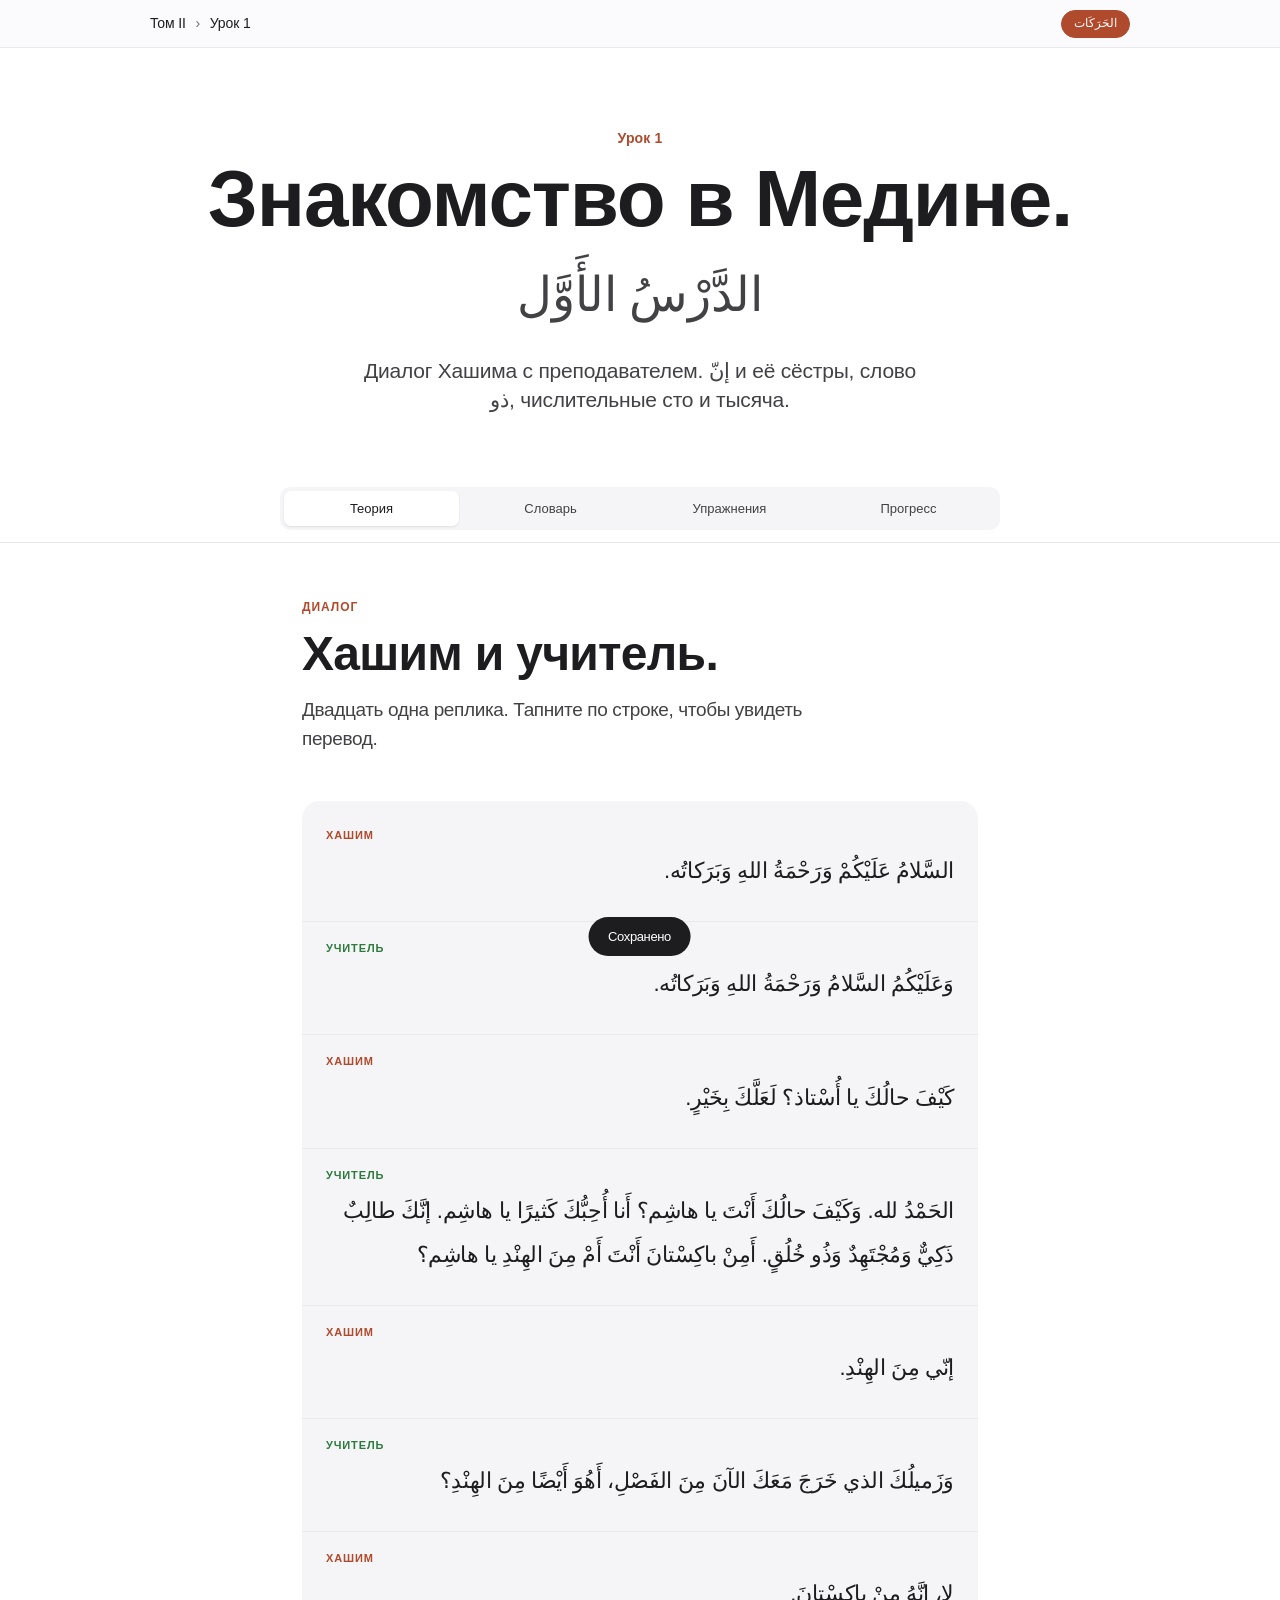
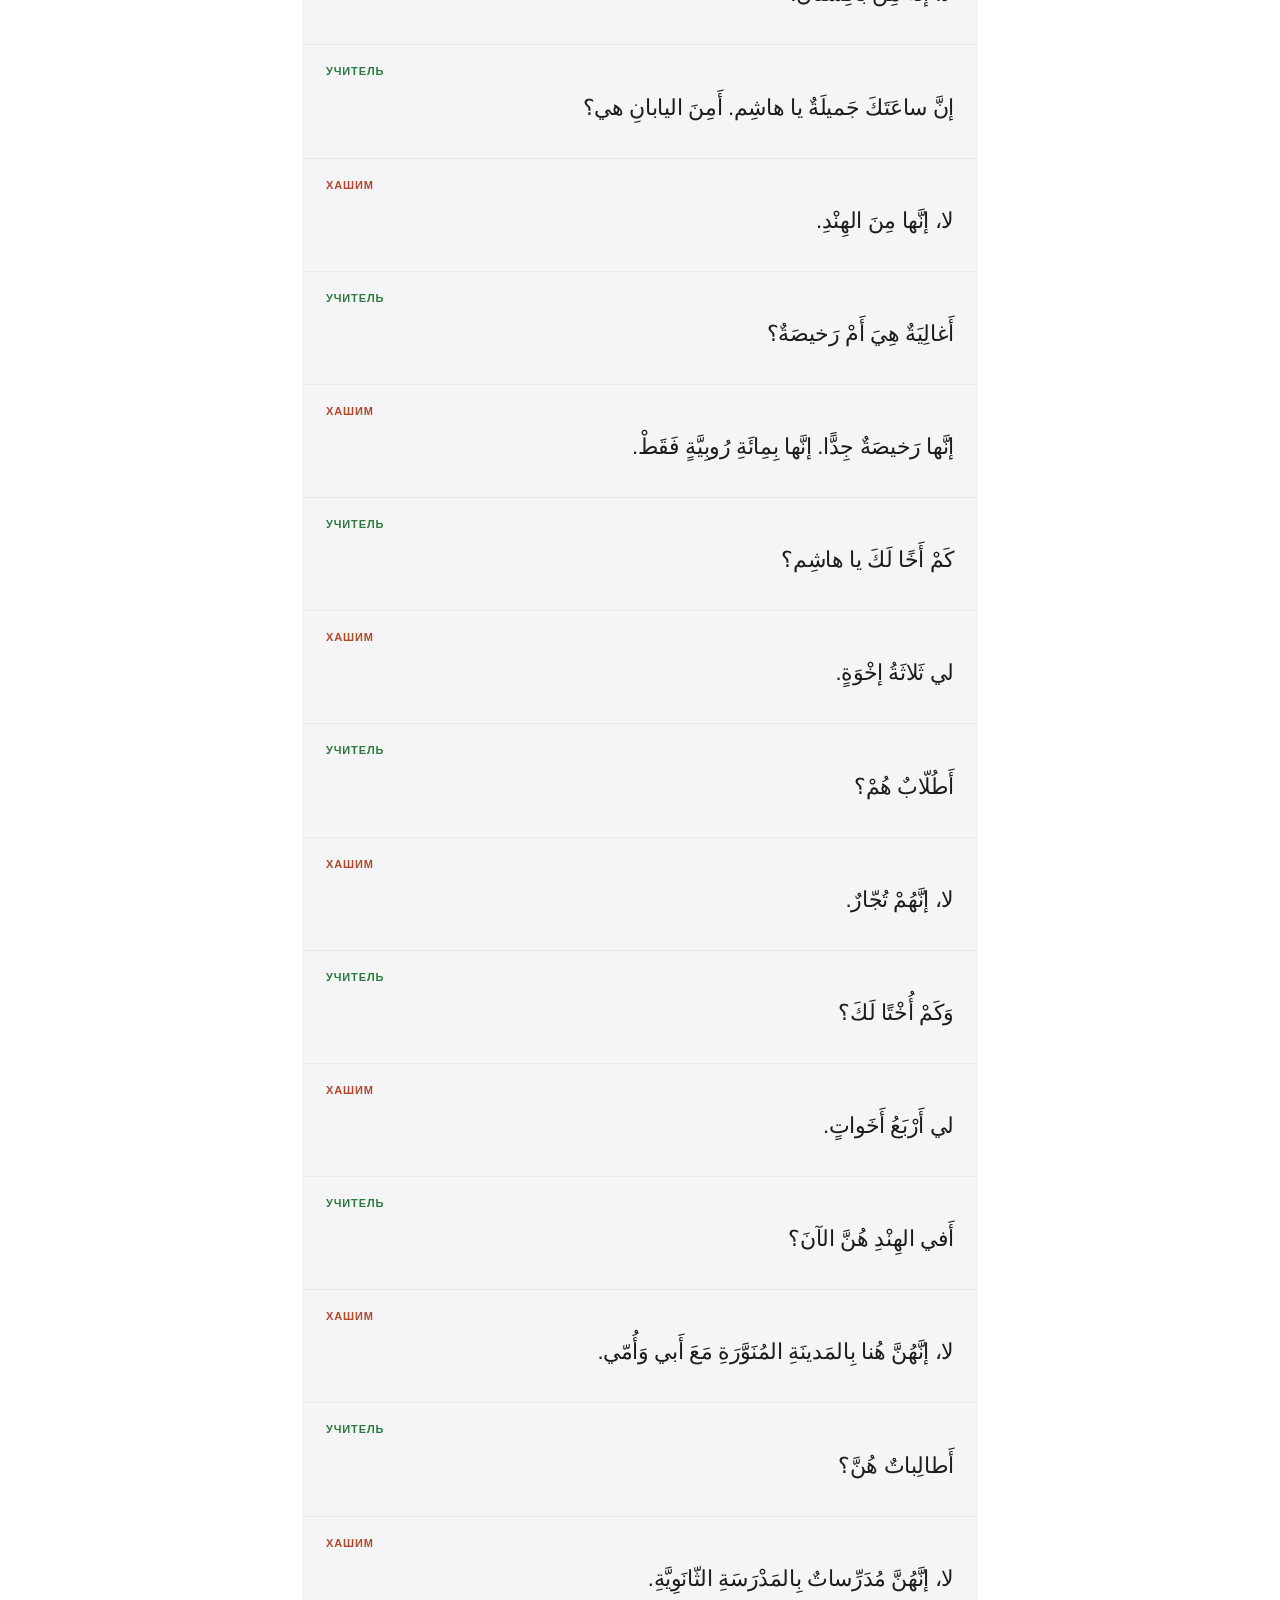
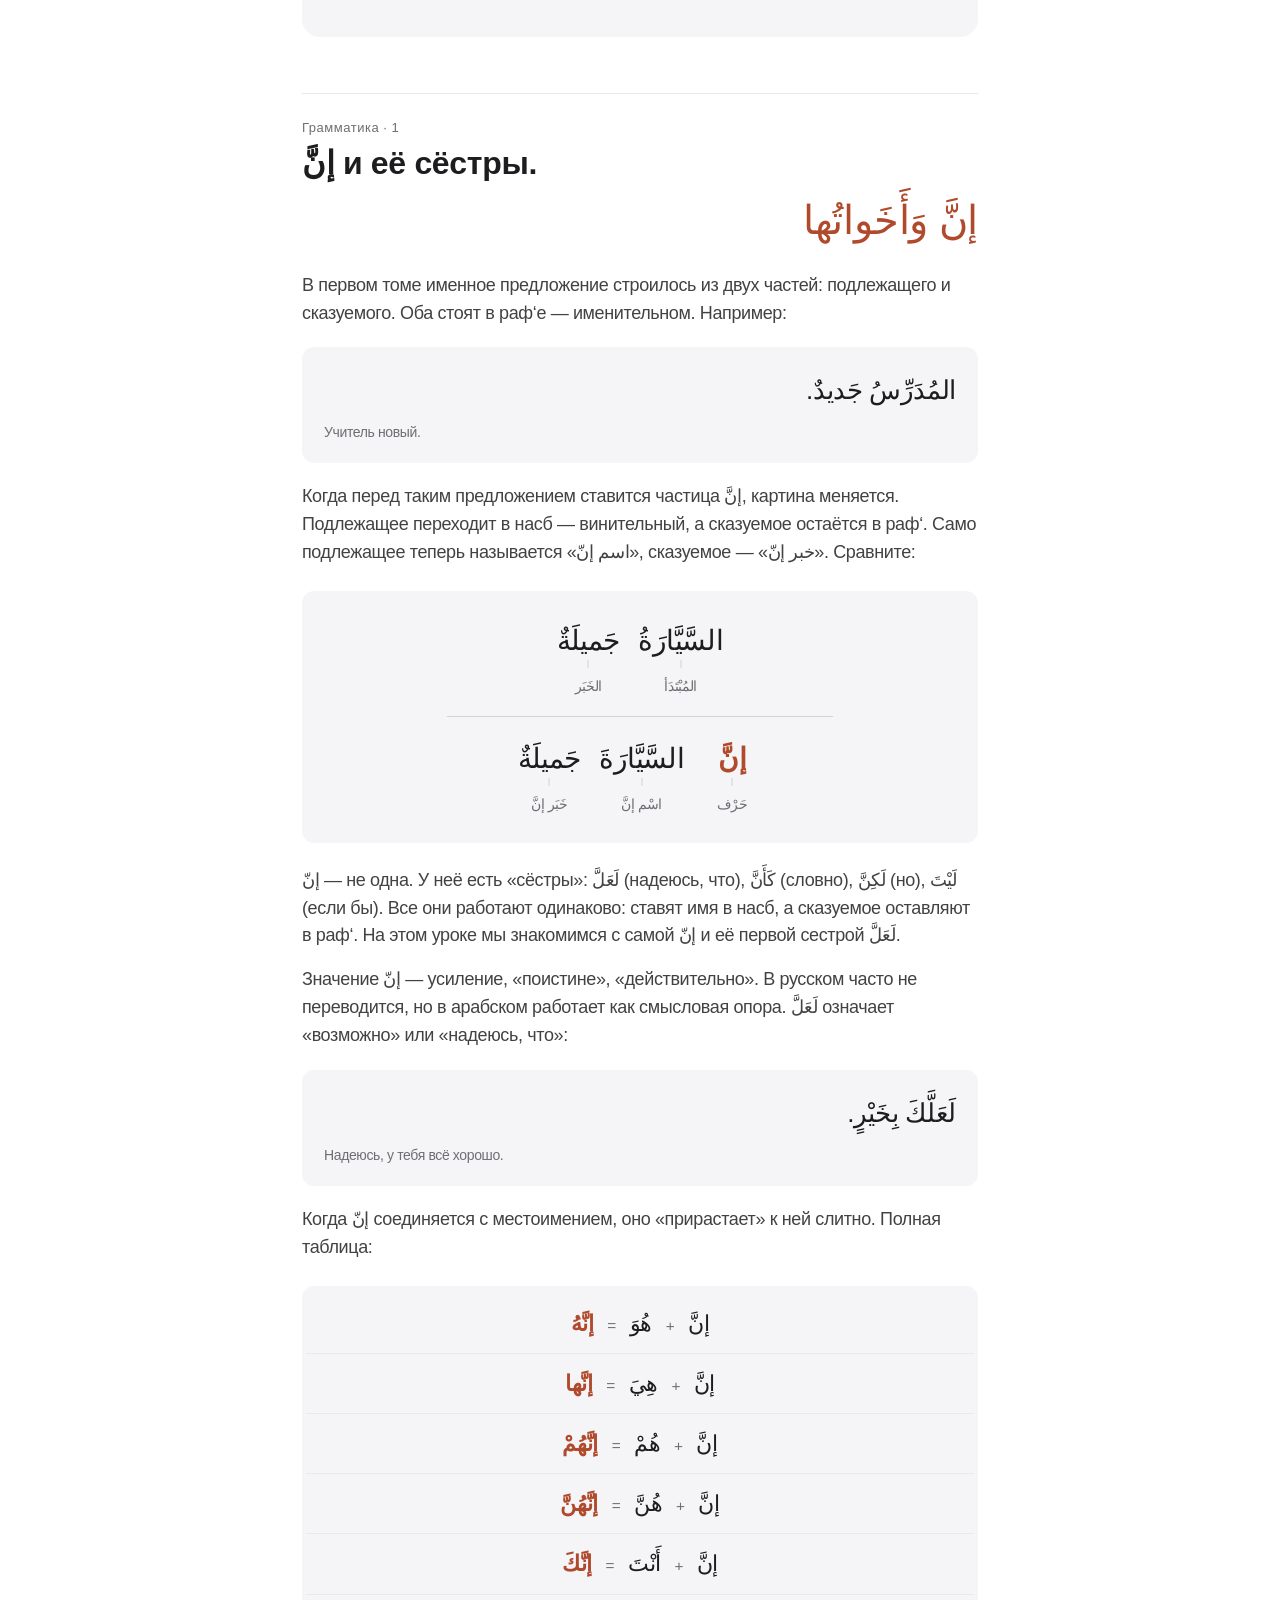
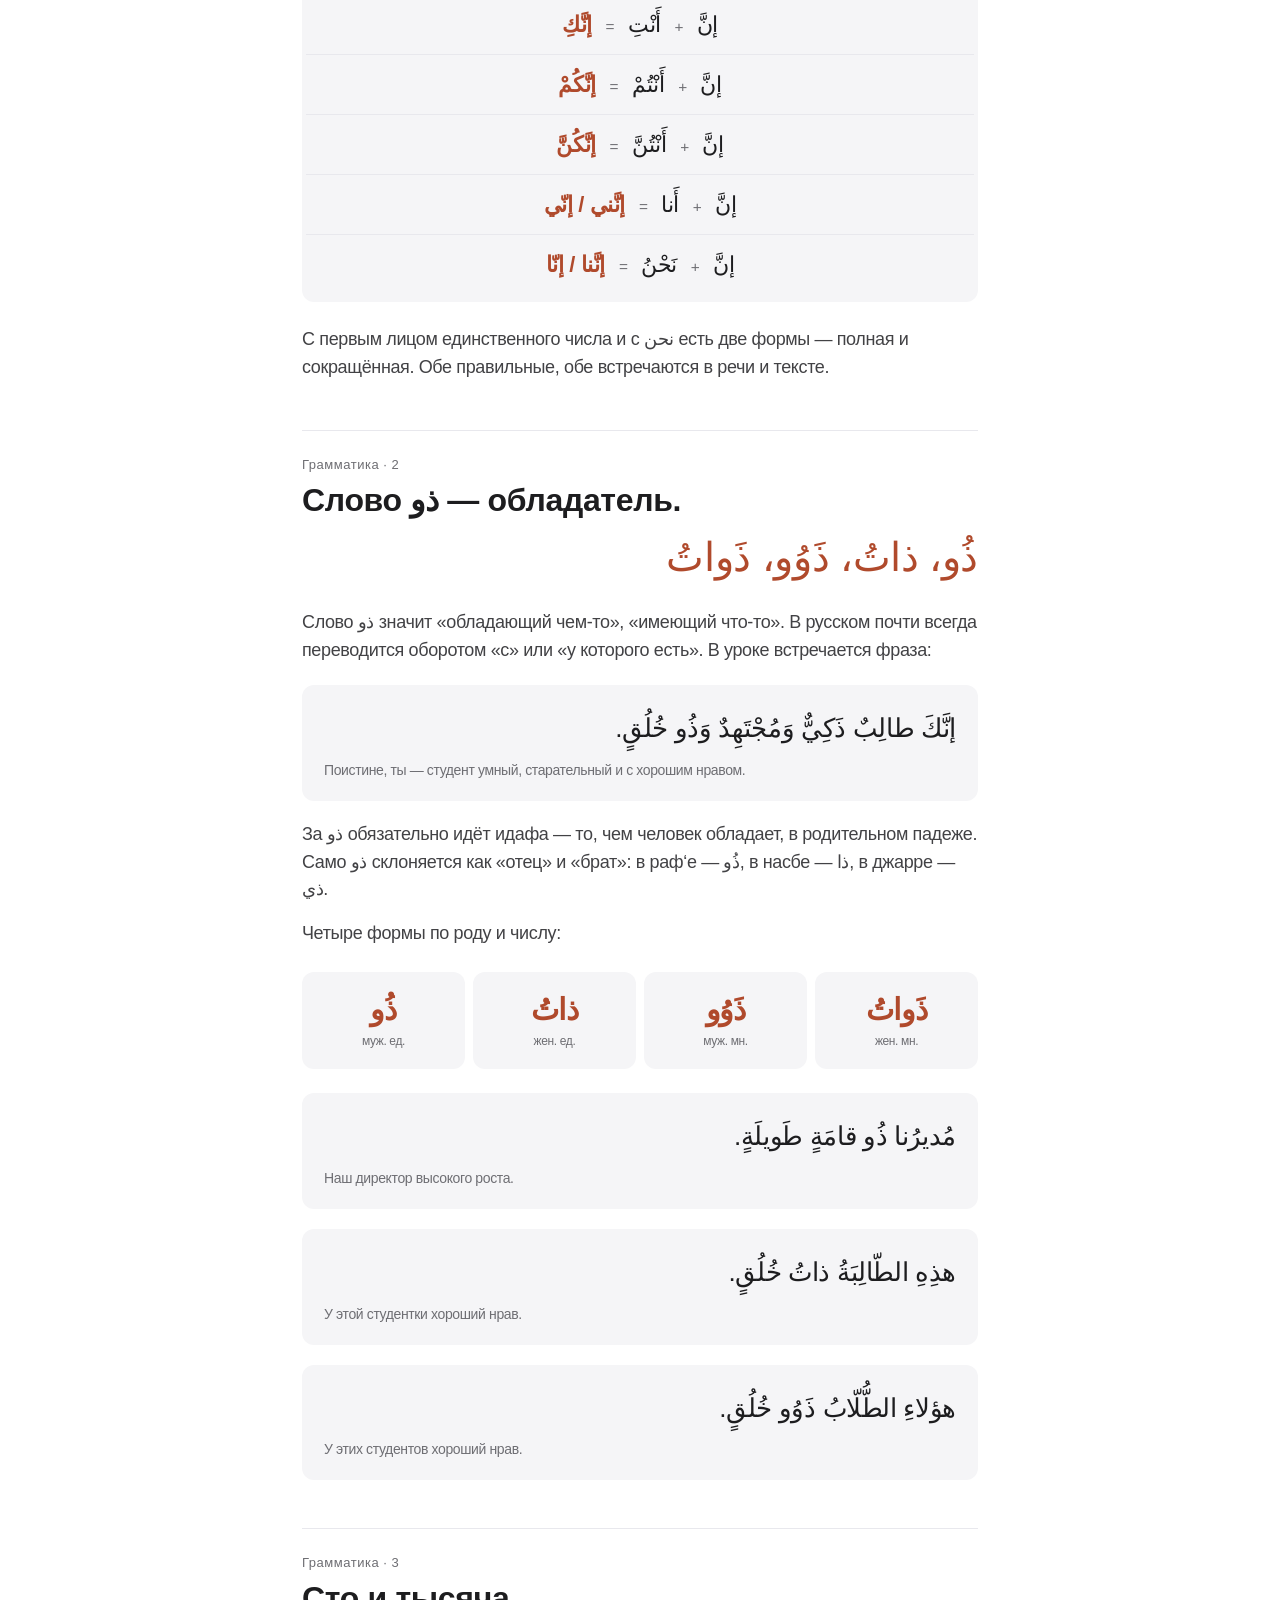
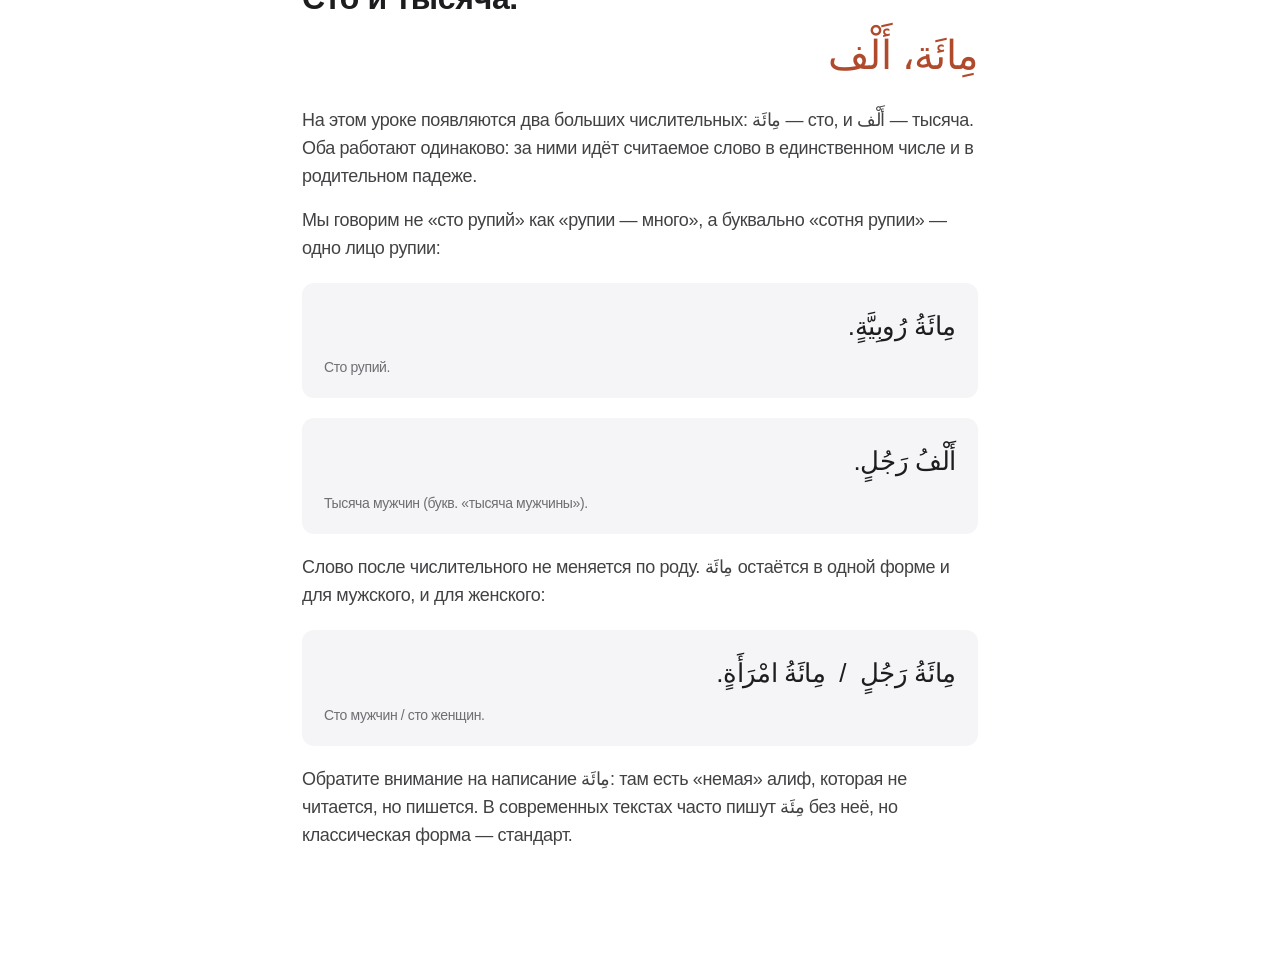
==== commit 1f423f24: "Add files via upload" ====
--- a/lesson-01.html
+++ b/lesson-01.html
@@ -406,30 +406,54 @@
   .parse {
     background: var(--bg-card);
     border-radius: var(--radius);
-    padding: 28px 20px;
+    padding: 28px 16px;
     margin: 24px 0;
   }
-  .parse-row {
-    direction: rtl;
-    font-family: 'SF Arabic', 'Geeza Pro', 'Noto Naskh Arabic', 'Arabic UI Text', 'Tahoma', sans-serif;
+  .parse-pair {
+    display: flex;
+    flex-direction: row-reverse;
+    justify-content: center;
+    align-items: flex-start;
+    gap: 18px;
+    flex-wrap: wrap;
+  }
+  .parse-cell {
+    display: flex;
+    flex-direction: column;
+    align-items: center;
+    min-width: 60px;
+  }
+  .parse-word {
+    font-family: 'SF Arabic', 'Geeza Pro', 'Noto Naskh Arabic', 'Arabic UI Text', 'Tahoma', sans-serif;
+    direction: rtl;
     font-size: clamp(22px, 4vw, 28px);
-    text-align: center;
-    margin-bottom: 6px;
     line-height: 1.6;
-  }
-  .parse-row .accent { color: var(--accent); font-weight: 700; }
-  .parse-tags {
-    direction: rtl;
-    font-family: 'SF Arabic', 'Geeza Pro', 'Noto Naskh Arabic', 'Arabic UI Text', 'Tahoma', sans-serif;
-    font-size: clamp(13px, 2.5vw, 15px);
+    color: var(--ink);
+    margin-bottom: 8px;
+    position: relative;
+  }
+  .parse-word::after {
+    content: '';
+    position: absolute;
+    bottom: -4px;
+    left: 50%;
+    transform: translateX(-50%);
+    width: 1px;
+    height: 8px;
+    background: var(--line);
+  }
+  .parse-word.accent { color: var(--accent); font-weight: 700; }
+  .parse-tag {
+    font-family: 'SF Arabic', 'Geeza Pro', 'Noto Naskh Arabic', 'Arabic UI Text', 'Tahoma', sans-serif;
+    direction: rtl;
+    font-size: clamp(12px, 2.4vw, 14px);
     color: var(--ink-muted);
-    text-align: center;
-    margin-bottom: 16px;
+    margin-top: 4px;
   }
   .parse-divider {
     height: 1px;
     background: var(--line);
-    margin: 16px auto;
+    margin: 20px auto;
     width: 60%;
   }
 
@@ -1101,11 +1125,31 @@
       <p>Когда перед таким предложением ставится частица إنَّ, картина меняется. Подлежащее переходит в насб — винительный, а сказуемое остаётся в раф‘. Само подлежащее теперь называется «اسم إنّ», сказуемое — «خبر إنّ». Сравните:</p>
 
       <div class="parse">
-        <div class="parse-row">جَميلَةٌ &nbsp; السَّيّارَةُ</div>
-        <div class="parse-tags">الخَبَر &nbsp;&nbsp; المُبْتَدَأ</div>
+        <div class="parse-pair">
+          <div class="parse-cell">
+            <div class="parse-word">السَّيَّارَةُ</div>
+            <div class="parse-tag">المُبْتَدَأ</div>
+          </div>
+          <div class="parse-cell">
+            <div class="parse-word">جَميلَةٌ</div>
+            <div class="parse-tag">الخَبَر</div>
+          </div>
+        </div>
         <div class="parse-divider"></div>
-        <div class="parse-row">جَميلَةٌ &nbsp; السَّيّارَةَ &nbsp; <span class="accent">إنَّ</span></div>
-        <div class="parse-tags">خَبَر إنَّ &nbsp;&nbsp; اسْم إنَّ &nbsp;&nbsp; حَرْف</div>
+        <div class="parse-pair">
+          <div class="parse-cell">
+            <div class="parse-word accent">إنَّ</div>
+            <div class="parse-tag">حَرْف</div>
+          </div>
+          <div class="parse-cell">
+            <div class="parse-word">السَّيَّارَةَ</div>
+            <div class="parse-tag">اسْم إنَّ</div>
+          </div>
+          <div class="parse-cell">
+            <div class="parse-word">جَميلَةٌ</div>
+            <div class="parse-tag">خَبَر إنَّ</div>
+          </div>
+        </div>
       </div>
 
       <p>إنّ — не одна. У неё есть «сёстры»: لَعَلَّ (надеюсь, что), كَأَنَّ (словно), لَكِنَّ (но), لَيْتَ (если бы). Все они работают одинаково: ставят имя в насб, а сказуемое оставляют в раф‘. На этом уроке мы знакомимся с самой إنّ и её первой сестрой لَعَلَّ.</p>
@@ -1144,8 +1188,8 @@
       <p>Слово ذو значит «обладающий чем-то», «имеющий что-то». В русском почти всегда переводится оборотом «с» или «у которого есть». В уроке встречается фраза:</p>
 
       <div class="example">
-        <div class="example-ar">طالِبٌ ذَكِيٌّ وَمُجْتَهِدٌ وَذُو خُلُقٍ.</div>
-        <div class="example-tr">Студент умный, старательный, с хорошим нравом (букв. «обладатель нрава»).</div>
+        <div class="example-ar">إنَّكَ طالِبٌ ذَكِيٌّ وَمُجْتَهِدٌ وَذُو خُلُقٍ.</div>
+        <div class="example-tr">Поистине, ты — студент умный, старательный и с хорошим нравом.</div>
       </div>
 
       <p>За ذو обязательно идёт идафа — то, чем человек обладает, в родительном падеже. Само ذو склоняется как «отец» и «брат»: в раф‘е — ذُو, в насбе — ذا, в джарре — ذي.</p>
@@ -1425,7 +1469,7 @@
 // Сохраняем оригиналы и подготавливаем версии без харакатов
 const arabicElements = [];
 function indexArabicText() {
-  const selectors = ['.line-ar', '.example-ar', '.vocab-ar', '.exercise-instr', '.tf-text', '.ex-prompt', '.num-prompt', '.ar-correct', '.hero-ar', '.grammar-ar', '.parse-row', '.parse-tags', '.pronoun-row', '.du-cell .ar-form', '.quote-ar', '.lesson-nav-btn .name'];
+  const selectors = ['.line-ar', '.example-ar', '.vocab-ar', '.exercise-instr', '.tf-text', '.ex-prompt', '.num-prompt', '.ar-correct', '.hero-ar', '.grammar-ar', '.parse-word', '.parse-tag', '.pronoun-row', '.du-cell .ar-form', '.quote-ar', '.lesson-nav-btn .name'];
   selectors.forEach(sel => {
     document.querySelectorAll(sel).forEach(el => {
       const original = el.textContent;
@@ -1718,6 +1762,7 @@
 renderInna();
 renderMatch();
 renderNum();
+indexArabicText();
 updateRings();
 
 </script>
